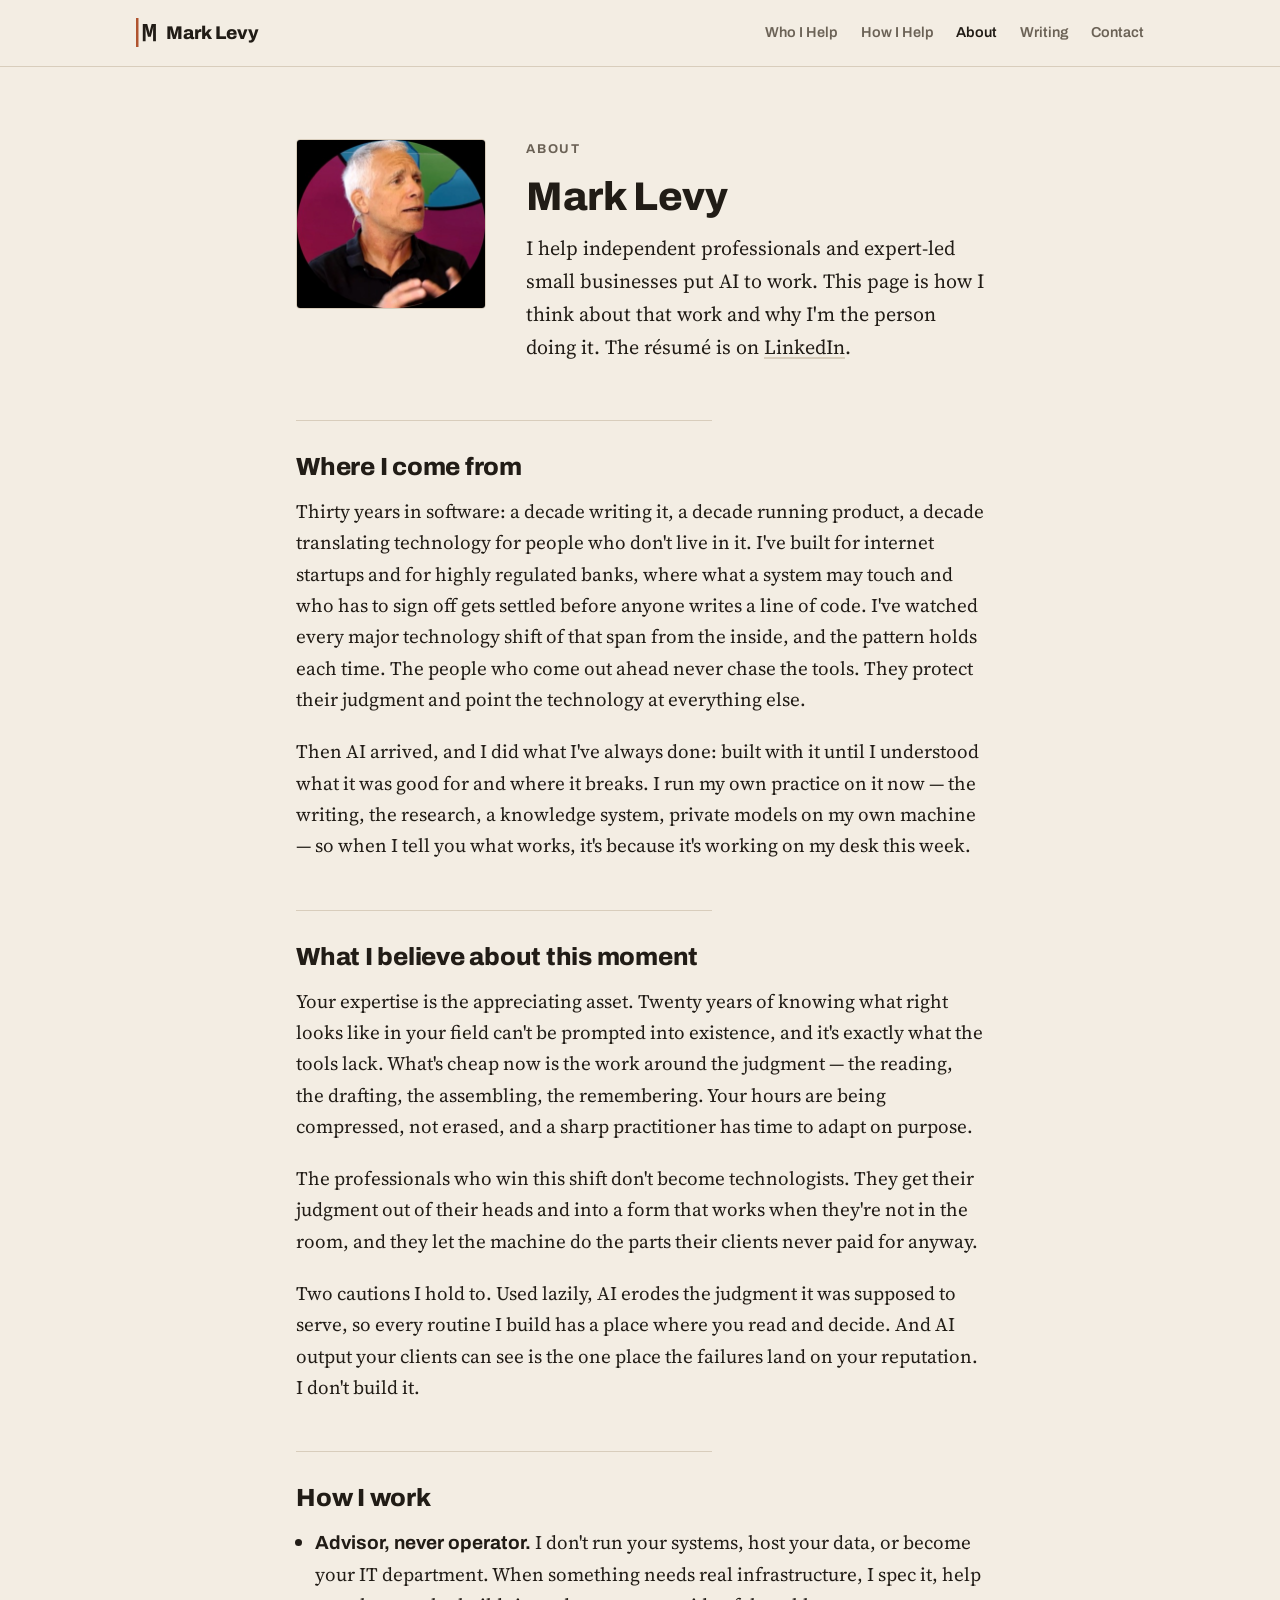
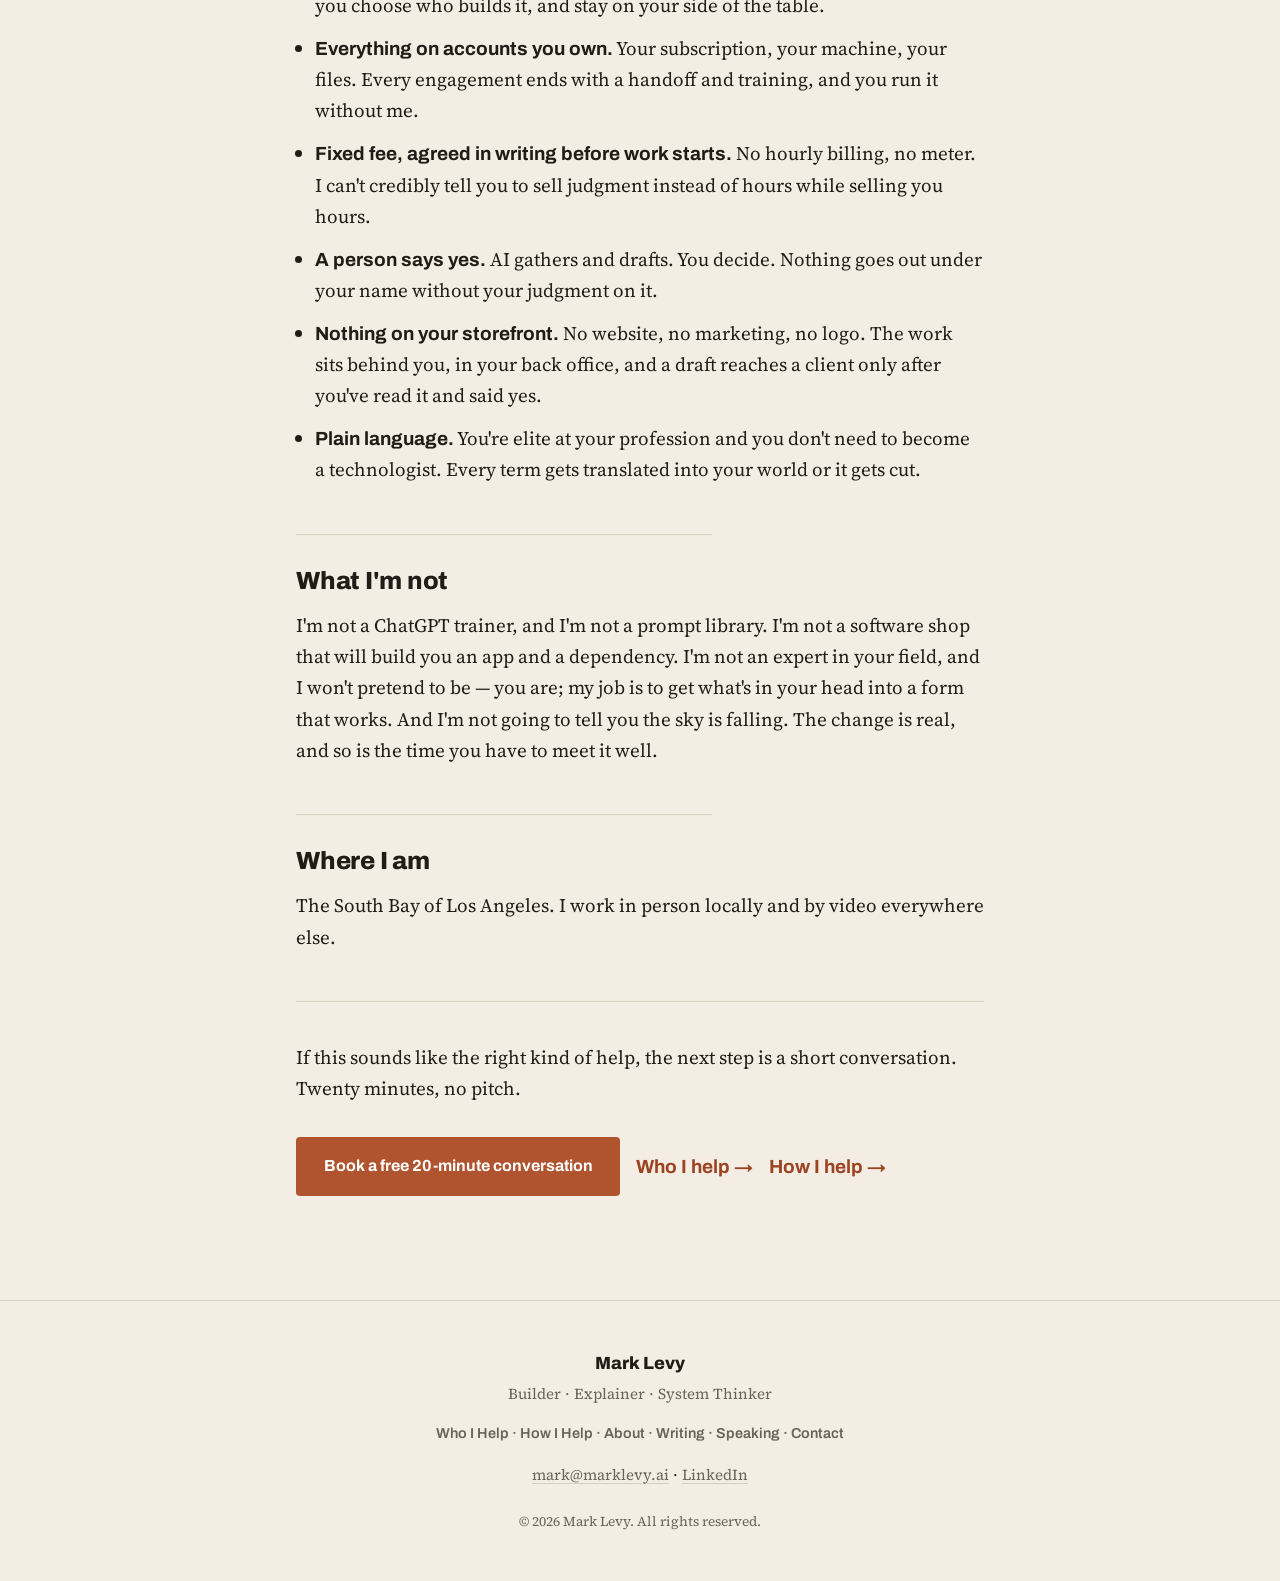
==== about/index.html @ 6164a802 "Ship the 2026-09-09 queued copy fixes (storefront refusal, About bullet, review step) Verbatim from " ====
<!DOCTYPE html>
<html lang="en">
<head>
    <meta charset="UTF-8">
    <meta name="viewport" content="width=device-width, initial-scale=1.0">
    <title>About Mark Levy — AI Advisor for Independent Professionals</title>
    <meta name="description" content="Mark Levy: thirty years building and explaining software, now helping independent professionals and expert-led small businesses put AI to work.">
    <meta name="theme-color" content="#F3EDE3">
    <meta property="og:title" content="About Mark Levy — AI Advisor for Independent Professionals">
    <meta property="og:description" content="Mark Levy: thirty years building and explaining software, now helping independent professionals and expert-led small businesses put AI to work.">
    <meta property="og:type" content="profile">
    <meta property="og:url" content="https://www.marklevy.ai/about/">
    <meta property="og:site_name" content="Mark Levy">
    <meta property="og:image" content="https://www.marklevy.ai/images/mark-levy-headshot.jpg">
    <meta property="og:image:width" content="2048">
    <meta property="og:image:height" content="1834">
    <meta property="og:image:alt" content="Portrait of Mark Levy">
    <meta name="twitter:card" content="summary_large_image">
    <meta name="twitter:title" content="About Mark Levy — AI Advisor for Independent Professionals">
    <meta name="twitter:description" content="Mark Levy: thirty years building and explaining software, now helping independent professionals and expert-led small businesses put AI to work.">
    <meta name="twitter:image" content="https://www.marklevy.ai/images/mark-levy-headshot.jpg">
    <link rel="canonical" href="https://www.marklevy.ai/about/">
    <link rel="icon" href="/favicon.ico" sizes="32x32">
    <link rel="icon" href="/favicon.svg" type="image/svg+xml">
    <link rel="apple-touch-icon" href="/apple-touch-icon.png">
    <link rel="stylesheet" href="/styles.css">
    <link rel="preconnect" href="https://fonts.googleapis.com">
    <link rel="preconnect" href="https://fonts.gstatic.com" crossorigin>
    <link href="https://fonts.googleapis.com/css2?family=Archivo:wght@500;600;700;800&family=Source+Serif+4:ital,wght@0,400;0,600;1,400&display=swap" rel="stylesheet">
    <script type="application/ld+json">
    {
      "@context": "https://schema.org",
      "@graph": [
        {
          "@type": "AboutPage",
          "@id": "https://www.marklevy.ai/about/#webpage",
          "url": "https://www.marklevy.ai/about/",
          "name": "About Mark Levy",
          "description": "Mark Levy: thirty years building and explaining software, now helping independent professionals and expert-led small businesses put AI to work.",
          "isPartOf": { "@id": "https://www.marklevy.ai/#website" },
          "mainEntity": { "@id": "https://www.marklevy.ai/#mark" },
          "dateModified": "2026-09-01",
          "inLanguage": "en-US"
        },
        {
          "@type": "Person",
          "@id": "https://www.marklevy.ai/#mark",
          "name": "Mark Levy",
          "jobTitle": "AI Advisor and Consultant for Independent Professionals and Expert-Led Small Businesses",
          "url": "https://www.marklevy.ai/",
          "image": "https://www.marklevy.ai/images/mark-levy-headshot.jpg",
          "sameAs": [
            "https://www.linkedin.com/in/markolevy/",
            "https://devops.com/author/mark-levy/",
            "https://sdtimes.com/author/marklevy/"
          ]
        },
        {
          "@type": "BreadcrumbList",
          "itemListElement": [
            { "@type": "ListItem", "position": 1, "name": "Home", "item": "https://www.marklevy.ai/" },
            { "@type": "ListItem", "position": 2, "name": "About", "item": "https://www.marklevy.ai/about/" }
          ]
        }
      ]
    }
    </script>
</head>
<body>
    <a class="skip-link" href="#main">Skip to content</a>

    <!-- Navigation — keep in lockstep with index.html -->
    <nav class="nav" aria-label="Primary">
        <div class="nav-container">
            <a href="/" class="nav-logo"><svg class="nav-mark" viewBox="309 235 359.31 531" aria-hidden="true" focusable="false"><rect class="nav-mark-bar" x="309" y="235" width="45" height="531"/><path fill="currentColor" transform="translate(408.98 654.79) scale(0.22949 -0.22949)" d="M908 0V868Q908 973 924 1169Q865 879 849 828L725 360H507L381 828Q352 936 305 1169L312 1069Q319 964 319 868V0H99V1349H446L581 850Q596 803 619 619Q639 774 659 849L795 1349H1130V0Z"/></svg>Mark Levy</a>
            <div class="nav-links">
                <a href="/who-i-help/">Who I Help</a>
                <a href="/how-i-help/">How I Help</a>
                <a href="/about/" aria-current="page">About</a>
                <a href="/insights/">Writing</a>
                <a href="/#contact">Contact</a>
            </div>
        </div>
    </nav>

    <main id="main">
    <article class="page">
        <div class="container">
            <div class="about-grid about-grid-page">
                <div class="about-photo">
                    <img src="/images/mark-levy-headshot-380.jpg" alt="Portrait of Mark Levy" class="headshot" width="380" height="340" decoding="async">
                </div>
                <div class="about-text">
                    <p class="eyebrow">About</p>
                    <h1>Mark Levy</h1>
                    <p class="page-lead">
                        I help independent professionals and expert-led small businesses put AI to
                        work. This page is how I think about that work and why I'm the person doing
                        it. The résumé is on
                        <a href="https://www.linkedin.com/in/markolevy/" target="_blank" rel="noopener">LinkedIn</a>.
                    </p>
                </div>
            </div>

            <!-- Disarm, don't credential. Range and discipline only — never titles,
                 certifications, client names, or a company list. The résumé lives on LinkedIn. -->

            <h2 id="background">Where I come from</h2>
            <p>
                Thirty years in software: a decade writing it, a decade running product, a decade
                translating technology for people who don't live in it. I've built for internet
                startups and for highly regulated banks, where what a system may touch and who has
                to sign off gets settled before anyone writes a line of code. I've watched every
                major technology shift of that span from the inside, and the pattern holds each
                time. The people who come out ahead never chase the tools. They protect their
                judgment and point the technology at everything else.
            </p>
            <p>
                Then AI arrived, and I did what I've always done: built with it until I understood
                what it was good for and where it breaks. I run my own practice on it now — the
                writing, the research, a knowledge system, private models on my own machine — so
                when I tell you what works, it's because it's working on my desk this week.
            </p>

            <h2 id="perspective">What I believe about this moment</h2>
            <p>
                Your expertise is the appreciating asset. Twenty years of knowing what right looks
                like in your field can't be prompted into existence, and it's exactly what the
                tools lack. What's cheap now is the work around the judgment — the reading, the
                drafting, the assembling, the remembering. Your hours are being compressed, not
                erased, and a sharp practitioner has time to adapt on purpose.
            </p>
            <p>
                The professionals who win this shift don't become technologists. They get their
                judgment out of their heads and into a form that works when they're not in the
                room, and they let the machine do the parts their clients never paid for anyway.
            </p>
            <p>
                Two cautions I hold to. Used lazily, AI erodes the judgment it was supposed to
                serve, so every routine I build has a place where you read and decide. And AI
                output your clients can see is the one place the failures land on your reputation.
                I don't build it.
            </p>

            <h2 id="how-i-work">How I work</h2>
            <ul>
                <li><strong>Advisor, never operator.</strong> I don't run your systems, host your data, or become your IT department. When something needs real infrastructure, I spec it, help you choose who builds it, and stay on your side of the table.</li>
                <li><strong>Everything on accounts you own.</strong> Your subscription, your machine, your files. Every engagement ends with a handoff and training, and you run it without me.</li>
                <li><strong>Fixed fee, agreed in writing before work starts.</strong> No hourly billing, no meter. I can't credibly tell you to sell judgment instead of hours while selling you hours.</li>
                <li><strong>A person says yes.</strong> AI gathers and drafts. You decide. Nothing goes out under your name without your judgment on it.</li>
                <li><strong>Nothing on your storefront.</strong> No website, no marketing, no logo. The work sits behind you, in your back office, and a draft reaches a client only after you've read it and said yes.</li>
                <li><strong>Plain language.</strong> You're elite at your profession and you don't need to become a technologist. Every term gets translated into your world or it gets cut.</li>
            </ul>

            <h2 id="what-im-not">What I'm not</h2>
            <p>
                I'm not a ChatGPT trainer, and I'm not a prompt library. I'm not a software shop
                that will build you an app and a dependency. I'm not an expert in your field, and
                I won't pretend to be — you are; my job is to get what's in your head into a form
                that works. And I'm not going to tell you the sky is falling. The change is real,
                and so is the time you have to meet it well.
            </p>

            <h2 id="where">Where I am</h2>
            <p>
                The South Bay of Los Angeles. I work in person locally and by video everywhere else.
            </p>

            <div class="page-closer">
                <p>If this sounds like the right kind of help, the next step is a short conversation. Twenty minutes, no pitch.</p>
                <div class="page-cta">
                    <a href="https://calendly.com/mark-marklevy/30min" class="btn btn-primary">Book a free 20-minute conversation</a>
                    <a href="/who-i-help/">Who I help →</a>
                    <a href="/how-i-help/">How I help →</a>
                </div>
            </div>
        </div>
    </article>
    </main>

    <!-- Footer — keep in lockstep with index.html -->
    <footer class="footer">
        <div class="container">
            <p class="footer-logo">Mark Levy</p>
            <p class="footer-persona">Builder · Explainer · System Thinker</p>
            <nav class="footer-nav" aria-label="Footer">
                <a href="/who-i-help/">Who I Help</a> ·
                <a href="/how-i-help/">How I Help</a> ·
                <a href="/about/">About</a> ·
                <a href="/insights/">Writing</a> ·
                <a href="/#speaking">Speaking</a> ·
                <a href="/#contact">Contact</a>
            </nav>
            <p class="footer-links">
                <!--email_off--><a href="mailto:mark@marklevy.ai">mark@marklevy.ai</a><!--/email_off--> ·
                <a href="https://www.linkedin.com/in/markolevy/" target="_blank" rel="noopener">LinkedIn</a>
            </p>
            <p class="footer-copyright">&copy; 2026 Mark Levy. All rights reserved.</p>
        </div>
    </footer>
</body>
</html>
---- styles.css ----
/* ==========================================================================
   marklevy.ai — Warm Paper
   Palette carried from the One-Person Enterprise LinkedIn carousels.
   Register: well-set book page — calm, editorial, premium.
   ========================================================================== */

:root {
    --paper: #F3EDE3;
    --ink: #211C16;
    --accent: #B0542F;
    --accent-text: #9C4322; /* accent deepened to pass 4.5:1 AA for small text on paper */
    --muted: #6B6256;
    --hairline: #D8CDBC;
    --paper-raised: #F8F4EC;

    --display: "Archivo", "Helvetica Neue", Arial, sans-serif;
    --body: "Source Serif 4", Georgia, "Times New Roman", serif;

    --measure: 46rem;      /* comfortable book measure at 19px */
    --measure-wide: 66rem; /* package grid */
}

/* Reset */
*, *::before, *::after { box-sizing: border-box; margin: 0; padding: 0; }

html {
    -webkit-text-size-adjust: 100%;
}

@media (prefers-reduced-motion: no-preference) {
    html { scroll-behavior: smooth; }
}

body {
    font-family: var(--body);
    font-size: 19px;               /* reader is 45–62; never below 18px */
    line-height: 1.65;
    color: var(--ink);
    background-color: var(--paper);
}

::selection { background: var(--accent); color: var(--paper); }

img { max-width: 100%; display: block; }

a { color: var(--ink); text-decoration-color: var(--hairline); text-underline-offset: 3px; }
a:hover { text-decoration-color: var(--accent); }

a:focus-visible,
button:focus-visible,
input:focus-visible {
    outline: 2px solid var(--accent);
    outline-offset: 3px;
}

/* Layout ------------------------------------------------------------------ */

.container {
    max-width: var(--measure);
    margin: 0 auto;
    padding: 0 1.5rem;
}

section, .hero {
    padding: 4.5rem 0;
    border-top: 1px solid var(--hairline);
}

.hero { border-top: none; }

/* Type roles --------------------------------------------------------------- */

h1, h2, h3 {
    font-family: var(--display);
    line-height: 1.15;
    letter-spacing: -0.01em;
}

h2 {
    font-size: 2rem;
    font-weight: 800;
    margin-bottom: 1.5rem;
}

section p + p { margin-top: 1.1em; }

.eyebrow {
    font-family: var(--display);
    font-size: 0.8rem;
    font-weight: 700;
    letter-spacing: 0.14em;
    text-transform: uppercase;
    color: var(--muted);
    margin-bottom: 1.25rem;
}

/* Buttons ------------------------------------------------------------------ */

.btn {
    display: inline-block;
    font-family: var(--display);
    font-size: 1rem;
    font-weight: 700;
    text-decoration: none;
    padding: 0.9rem 1.6rem;
    border-radius: 4px;
    border: 2px solid var(--accent);
}

.btn-primary {
    background-color: var(--accent);
    color: #ffffff;
}
.btn-primary:hover { background-color: #96461f; border-color: #96461f; }

.btn-outline {
    background: transparent;
    color: var(--accent-text);
}
.btn-outline:hover { background-color: var(--accent); color: #ffffff; }

/* Navigation ---------------------------------------------------------------- */

.nav {
    border-bottom: 1px solid var(--hairline);
    padding: 1.1rem 0;
}

.nav-container {
    max-width: var(--measure-wide);
    margin: 0 auto;
    padding: 0 1.5rem;
    display: flex;
    align-items: center;
    justify-content: space-between;
    flex-wrap: wrap;
    gap: 0.6rem 1.5rem;
}

.nav-logo {
    font-family: var(--display);
    font-size: 1.15rem;
    font-weight: 800;
    text-decoration: none;
    display: inline-flex;
    align-items: center;
    gap: 0.6rem;
}
.nav-logo:hover { color: var(--accent-text); }

/* Channel mark (same as the YouTube / X @deskofone avatar), terracotta bar, M in the text color. */
.nav-mark { height: 1.6em; width: auto; flex: none; }
.nav-mark-bar { fill: var(--accent); }

.nav-links {
    display: flex;
    flex-wrap: wrap;
    gap: 0.4rem 1.4rem;
}

.nav-links a {
    font-family: var(--display);
    font-size: 0.9rem;
    font-weight: 600;
    text-decoration: none;
    color: var(--muted);
}
.nav-links a:hover { color: var(--accent); }

/* Hero ----------------------------------------------------------------------- */

.hero { padding: 4.5rem 0 5rem; }

.hero-title {
    font-size: clamp(2.1rem, 5vw, 3.3rem);
    font-weight: 800;
    max-width: 21ch;
    margin-bottom: 1.5rem;
}

.hero-accent { color: var(--accent); }

.hero-subtitle {
    font-size: 1.25rem;
    max-width: 34em;
    margin-bottom: 2.25rem;
}

.hero-secondary {
    font-size: 1rem;
    color: var(--muted);
    margin-top: 1rem;
}

/* The problem ------------------------------------------------------------------ */

.problem-lead {
    font-size: 1.35rem;
    font-weight: 600;
    line-height: 1.5;
    max-width: 30em;
    margin-bottom: 1.1em;
}

.problem p:not(.problem-lead) { max-width: 36em; }

/* Why me ------------------------------------------------------------------------ */

.about-grid {
    display: grid;
    grid-template-columns: 190px 1fr;
    gap: 2.5rem;
    align-items: start;
}

.headshot {
    border-radius: 4px;
    border: 1px solid var(--hairline);
}

.about-text h2 { max-width: 22ch; }

/* Packages — the fee schedule ------------------------------------------------------ */

.packages .container { max-width: var(--measure-wide); }

.packages h2 { margin-bottom: 2.25rem; }

/* Fee policy up front — does the reassurance work the price tags used to. */
.packages-intro {
    max-width: var(--measure);
    margin-bottom: 2.25rem;
}

.package-grid {
    display: grid;
    grid-template-columns: repeat(3, 1fr);
    gap: 1.5rem;
}

/* Qualifier block — the filter that replaces price-tag self-selection. */
.packages-fit {
    max-width: var(--measure);
    margin-top: 2rem;
    padding-left: 1.1rem;
    border-left: 2px solid var(--accent-text);
}

/* Credentials pointer at the end of "Why me" — deliberately quiet: it hands the
   résumé off to LinkedIn rather than putting it on the page. */
.about-more {
    font-size: 1rem;
    color: var(--muted);
    margin-top: 1.75rem;
}

.package-card {
    border: 1px solid var(--hairline);
    background-color: var(--paper-raised);
    border-radius: 4px;
    padding: 1.75rem 1.6rem;
    display: flex;
    flex-direction: column;
}

/* Step eyebrow — sequences the ladder now that prices don't. */
.package-step {
    font-size: 0.75rem;
    font-weight: 700;
    letter-spacing: 0.14em;
    text-transform: uppercase;
    color: var(--accent-text);
    margin-bottom: 0.6rem;
}

/* The package name is the card's visual anchor (it was the price). */
.package-card h3 {
    font-family: var(--display);
    font-size: 1.55rem;
    font-weight: 800;
    letter-spacing: -0.015em;
    line-height: 1.15;
    color: var(--ink);
    margin-bottom: 0.5rem;
}

/* Shape of the commitment — the honest signal that replaces the number. */
.package-shape {
    font-size: 0.95rem;
    font-weight: 600;
    color: var(--muted);
    border-bottom: 1px solid var(--hairline);
    padding-bottom: 0.9rem;
    margin-bottom: 1.1rem;
    /* Reserve two lines so the rule and body copy line up across all three
       cards — one shape line wraps, the others don't. border-box, so the
       padding and rule are inside the number. */
    min-height: calc(3.3em + 0.9rem + 1px);
}

.package-card p:not(.package-shape):not(.package-step) { font-size: 1rem; }

.package-note {
    margin-top: auto;
    padding-top: 1.1rem;
    font-weight: 600;
    color: var(--accent-text);
}

/* Engagement arc */

.engagement-arc { margin-top: 3rem; max-width: var(--measure); }

.engagement-arc h3 {
    font-size: 1.2rem;
    font-weight: 800;
    margin-bottom: 1.25rem;
}

.arc-steps {
    list-style: none;
    counter-reset: arc;
}

.arc-steps li {
    counter-increment: arc;
    position: relative;
    padding: 0.85rem 0 0.85rem 3.1rem;
    border-top: 1px solid var(--hairline);
}
.arc-steps li:last-child { border-bottom: 1px solid var(--hairline); }

.arc-steps li::before {
    content: counter(arc);
    position: absolute;
    left: 0;
    top: 0.95rem;
    font-family: var(--display);
    font-size: 1.15rem;
    font-weight: 800;
    color: var(--accent-text);
}

.packages-promise {
    margin-top: 2.5rem;
    max-width: var(--measure);
    font-size: 1.1rem;
}

/* Proof ------------------------------------------------------------------------------ */

.proof-list { list-style: none; }

.proof-list li {
    padding: 1.2rem 0;
    max-width: 38em;
}

.proof-list li + li { border-top: 1px solid var(--hairline); }

/* Writing ------------------------------------------------------------------------------ */

.writing-intro {
    color: var(--muted);
    margin-bottom: 2rem;
}

.articles-grid {
    display: grid;
    grid-template-columns: 1fr 1fr;
    gap: 1.25rem;
}

.article-card {
    display: block;
    border: 1px solid var(--hairline);
    background-color: var(--paper-raised);
    border-radius: 4px;
    padding: 1.4rem 1.5rem;
    text-decoration: none;
}

a.article-card:hover { border-color: var(--accent); }

.article-card h3 {
    font-size: 1.15rem;
    font-weight: 700;
    margin: 0.5rem 0 0.6rem;
}

.article-card p { font-size: 1rem; color: var(--muted); }

.article-date {
    font-family: var(--display);
    font-size: 0.78rem;
    font-weight: 700;
    letter-spacing: 0.12em;
    text-transform: uppercase;
    color: var(--accent-text);
}

.article-placeholder {
    background: transparent;
    border-style: dashed;
}

.archive-line {
    margin-top: 2.25rem;
    font-size: 0.95rem;
    color: var(--muted);
}
.archive-line a { color: var(--muted); }

/* Speaking ------------------------------------------------------------------------------ */

.speaking h2 { max-width: 24ch; }
.speaking p { max-width: 36em; }

.speaking-prior {
    font-size: 0.95rem;
    color: var(--muted);
    margin: 1.1em 0 2rem;
}

/* FAQ ------------------------------------------------------------------------------------ */

.faq-list dt {
    font-family: var(--display);
    font-size: 1.15rem;
    font-weight: 700;
    padding-top: 1.6rem;
    margin-top: 1.6rem;
    border-top: 1px solid var(--hairline);
}

.faq-list dt:first-of-type { border-top: none; margin-top: 0; padding-top: 0; }

.faq-list dd {
    margin-top: 0.6rem;
    max-width: 38em;
}

/* Contact / newsletter ---------------------------------------------------------------------- */

.contact-cta { margin: 2rem 0 1.25rem; }

.contact-alt { color: var(--muted); }
.contact-alt a { color: var(--muted); }

.newsletter {
    margin-top: 3.5rem;
    padding-top: 2.5rem;
    border-top: 1px solid var(--hairline);
}

.newsletter h3 {
    font-size: 1.3rem;
    font-weight: 800;
    margin-bottom: 0.6rem;
}

.newsletter form {
    display: flex;
    gap: 0.75rem;
    margin-top: 1.4rem;
    max-width: 30rem;
    flex-wrap: wrap;
}

.newsletter input[type="email"] {
    flex: 1 1 14rem;
    font-family: var(--body);
    font-size: 1rem;
    padding: 0.85rem 1rem;
    color: var(--ink);
    background-color: var(--paper-raised);
    border: 1px solid var(--hairline);
    border-radius: 4px;
}

.newsletter input[type="email"]::placeholder { color: var(--muted); }

.newsletter .btn { cursor: pointer; }

.form-disclaimer {
    font-size: 0.9rem;
    color: var(--muted);
    margin-top: 0.9rem;
}

/* Footer -------------------------------------------------------------------------------------- */

.footer {
    border-top: 1px solid var(--hairline);
    padding: 3rem 0;
    text-align: center;
}

.footer-logo {
    font-family: var(--display);
    font-size: 1.1rem;
    font-weight: 800;
}

.footer-persona {
    font-size: 0.95rem;
    color: var(--muted);
    margin-top: 0.2rem;
}

.footer-links { margin-top: 1rem; font-size: 0.95rem; }
.footer-links a { color: var(--muted); }

.footer-copyright {
    font-size: 0.85rem;
    color: var(--muted);
    margin-top: 1.5rem;
}

/* Inner pages (copied from _templates/page.html) ---------------------------------------------- */

.page {
    padding: 4.5rem 0;
}

.page h1 {
    font-size: clamp(1.85rem, 4vw, 2.5rem);
    font-weight: 800;
    max-width: 22ch;
    margin-bottom: 0.75rem;
}

.page-verified {
    font-family: var(--display);
    font-size: 0.8rem;
    font-weight: 600;
    letter-spacing: 0.08em;
    text-transform: uppercase;
    color: var(--muted);
    margin-bottom: 1.25rem;
}

.page p { max-width: 38em; }

.page-cta {
    display: flex;
    flex-wrap: wrap;
    align-items: center;
    gap: 0.75rem 1rem;
    margin: 2rem 0;
}

.page-closer {
    margin-top: 3rem;
    padding-top: 2.5rem;
    border-top: 1px solid var(--hairline);
}

.page-not-for {
    color: var(--muted);
}

/* Mobile ---------------------------------------------------------------------------------------- */

@media (max-width: 900px) {
    .package-grid { grid-template-columns: 1fr; }
    /* Stacked — nothing to align against, so drop the reserved line. */
    .package-shape { min-height: 0; }
}

@media (max-width: 700px) {
    section, .hero, .page { padding: 3.25rem 0; }

    /* keep hero + CTA above the fold */
    .hero { padding-top: 2.25rem; }
    .hero-title { margin-bottom: 1rem; }
    .hero-subtitle { font-size: 1.125rem; margin-bottom: 1.4rem; } /* 18px floor — reader is 45–65 */

    .btn { display: block; text-align: center; }
    .hero-cta .btn, .contact-cta .btn, .page-cta .btn { width: 100%; }

    .about-grid { grid-template-columns: 1fr; gap: 1.75rem; }
    .about-photo { max-width: 190px; }

    .articles-grid { grid-template-columns: 1fr; }

    h2 { font-size: 1.65rem; }
}

/* ==========================================================================
   Added 2026-09-01 — multi-page architecture (who-i-help / how-i-help / about),
   accessibility helpers, homepage "What I help with" + "Who I work with" blocks.
   ========================================================================== */

/* Accessibility ------------------------------------------------------------- */

.skip-link {
    position: absolute;
    left: -999px;
    top: 0.5rem;
    z-index: 100;
    font-family: var(--display);
    font-weight: 700;
    text-decoration: none;
    background: var(--ink);
    color: var(--paper);
    padding: 0.6rem 1rem;
    border-radius: 4px;
}
.skip-link:focus { left: 0.5rem; }

.visually-hidden {
    position: absolute;
    width: 1px;
    height: 1px;
    overflow: hidden;
    clip: rect(0 0 0 0);
    clip-path: inset(50%);
    white-space: nowrap;
}

.nav-links a[aria-current="page"] { color: var(--ink); }

.headshot { height: auto; }

/* Homepage: What I help with ------------------------------------------------- */

.areas h2, .who h2 { max-width: 24ch; }

.areas-intro {
    max-width: 36em;
    margin-bottom: 1.75rem;
}

.areas-list {
    list-style: none;
    display: grid;
    grid-template-columns: 1fr;
    gap: 0.9rem 0;
    max-width: 38em;
}

.areas-list li {
    padding-left: 1.1rem;
    border-left: 2px solid var(--hairline);
    font-size: 1.05rem;
}

.areas-list strong { font-family: var(--display); font-weight: 700; }

.section-link {
    margin-top: 1.75rem;
    font-family: var(--display);
    font-weight: 700;
    font-size: 1rem;
}
.section-link a { color: var(--accent-text); text-decoration: none; }
.section-link a:hover { text-decoration: underline; }

/* Homepage: Who I work with ------------------------------------------------- */

.who p:not(.eyebrow):not(.section-link) { max-width: 36em; }

.contact-lead { max-width: 34em; margin-bottom: 0.5rem; }

/* Footer nav ------------------------------------------------------------------ */

.footer-nav {
    margin-top: 1rem;
    font-family: var(--display);
    font-size: 0.9rem;
    font-weight: 600;
    color: var(--muted);
}
.footer-nav a { color: var(--muted); text-decoration: none; }
.footer-nav a:hover { color: var(--accent); }

/* Inner pages ------------------------------------------------------------------ */

.page .eyebrow { margin-bottom: 0.9rem; }

.page-lead {
    font-size: 1.25rem;
    max-width: 34em;
    margin-bottom: 0.5rem;
}

.page h2 {
    font-size: 1.55rem;
    max-width: 26ch;
    margin-top: 3rem;
    margin-bottom: 0.9rem;
    padding-top: 2rem;
    border-top: 1px solid var(--hairline);
}

.page p + p { margin-top: 1.1em; }

.page ul {
    max-width: 38em;
    padding-left: 1.2rem;
}
.page li + li { margin-top: 0.6em; }
.page blockquote {
    max-width: 38em;
    margin: 1.4em 0;
    padding: 0.2em 0 0.2em 1.2rem;
    border-left: 3px solid var(--accent, #B0542F);
}
.page blockquote p { font-style: italic; }

/* Article figures (first used 2026-09-06, /insights/ data-flow diagram) */
.page figure { margin: 1.8em 0 2em; max-width: 38em; }
.page .figure-title {
    font-family: var(--display);
    font-weight: 700;
    font-size: 0.95rem;
    letter-spacing: 0.01em;
    margin: 0 0 0.7em;
}
.page figure svg { display: block; width: 100%; max-width: 38em; height: auto; margin: 0; }
.page figcaption { font-size: 0.92rem; line-height: 1.55; color: var(--muted); margin-top: 0.9em; }
.flow-box { fill: var(--paper-raised); stroke: var(--hairline); stroke-width: 1; }
.flow-box-dashed { fill: var(--paper); stroke: var(--accent); stroke-width: 1.25; stroke-dasharray: 5 4; }
.flow-line { fill: none; stroke: var(--ink); stroke-width: 1.5; }
.flow-line-dashed { fill: none; stroke: var(--accent); stroke-width: 1.5; stroke-dasharray: 5 4; }
.flow-arrow-ink { fill: var(--ink); }
.flow-arrow-accent { fill: var(--accent); }
.flow-head { font-family: var(--display); font-weight: 700; font-size: 15px; fill: var(--ink); }
.flow-head-accent { font-family: var(--display); font-weight: 700; font-size: 15px; fill: var(--accent-text); }
.flow-sub { font-family: var(--body); font-size: 14px; fill: var(--muted); }
.flow-label { font-family: var(--body); font-size: 14px; fill: var(--muted); }
/* Ledger figure (first used 2026-09-07, /insights/shortcuts-that-bill-you-later/) — a bill: shortcut → cost */
.ledger-rule { stroke: var(--ink); stroke-width: 3; }
.ledger-hair { stroke: var(--hairline); stroke-width: 2; }
.ledger-head { font-family: var(--display); font-weight: 600; font-size: 22px; letter-spacing: 0.12em; fill: var(--muted); }
.ledger-cell { font-family: var(--body); font-size: 31px; fill: var(--ink); }
.ledger-footer { font-family: var(--display); font-weight: 700; font-size: 40px; fill: var(--accent-text); }
.ledger-arrow { fill: none; stroke: var(--accent-text); stroke-width: 3; }
.ledger-arrowhead { fill: var(--accent-text); }

.page li strong { font-family: var(--display); font-weight: 700; }

.page-cta a:not(.btn) {
    font-family: var(--display);
    font-weight: 700;
    color: var(--accent-text);
    text-decoration: none;
}
.page-cta a:not(.btn):hover { text-decoration: underline; }

.about-grid-page { margin-bottom: 1rem; }
.about-grid-page .about-text h1 { margin-bottom: 0.75rem; }

@media (max-width: 700px) {
    .page h2 { margin-top: 2.25rem; padding-top: 1.5rem; }
    .about-grid-page { grid-template-columns: 1fr; }
}

/* who-i-help: one named routine per profession (added 2026-09-01) */
.routine {
    margin-top: 1.1em;
    padding-left: 1.1rem;
    border-left: 2px solid var(--accent-text);
    font-size: 1rem;
}

/* ==========================================================================
   Homepage diagrams (added 2026-10-02) — same drawing language as the ledger
   figure: hairlines, ink, one accent for the thing that matters.
   ========================================================================== */

.home-figure { margin: 2rem 0 2.25rem; max-width: 38em; }
.home-figure svg { display: block; width: 100%; height: auto; }
.home-figure .figure-title {
    font-family: var(--display);
    font-weight: 700;
    font-size: 0.95rem;
    margin: 0 0 0.9em;
}
.home-figure figcaption { font-size: 0.92rem; line-height: 1.55; color: var(--muted); margin-top: 0.9em; }

/* Hero: text + "core vs. context" figure side by side when there is room.
   The hero keeps the nav's measure so the page edges line up. The text block becomes
   display: contents, so eyebrow / title / subtitle / CTA are grid rows and the figure is
   pinned to the title's top edge and the subtitle's bottom — a headline with its
   illustration, not two objects floating against each other. */
.hero-figure { max-width: 26rem; margin: 3rem 0 0; }
.hero-figure svg { display: block; width: 100%; height: auto; }
@media (min-width: 1100px) {
    .hero .container {
        max-width: var(--measure-wide);
        display: grid;
        grid-template-columns: minmax(0, 1.1fr) minmax(0, 1fr);
        column-gap: 3.5rem;
        align-items: start;
    }
    .hero-text { display: contents; }
    .hero-text > * { grid-column: 1; }
    .hero-figure { grid-column: 2; grid-row: 2 / span 2; align-self: start; margin: 0; max-width: none; }
    /* Largest size that keeps the title's four-line break in the narrower column
       (sentence break = line break, the accent sentence starts a line). */
    .hero-title { font-size: 2.7rem; }
}

.core-ring { fill: none; stroke: var(--hairline); stroke-width: 2; stroke-dasharray: 6 7; }
.core-disc { fill: var(--accent); }
.core-kicker { font-family: var(--display); font-weight: 600; font-size: 20px; letter-spacing: 0.16em; fill: var(--paper); }
.core-word { font-family: var(--display); font-weight: 700; font-size: 36px; fill: var(--paper); }
.ctx-knockout { fill: var(--paper); } /* breaks the ring behind each label */
.ctx-label { font-family: var(--display); font-weight: 600; font-size: 30px; fill: var(--ink); }
.ctx-spoke { fill: none; stroke: var(--accent-text); stroke-width: 2.5; }
.ctx-arrowhead { fill: var(--accent-text); }

/* "Yes → paid" map */
.map-work { stroke: var(--ink); stroke-width: 3; }
.map-wait { stroke: var(--accent); stroke-width: 6; stroke-dasharray: 10 8; }
.map-node { fill: var(--ink); }
.map-node-end { fill: var(--accent); }
.map-step { font-family: var(--display); font-weight: 700; font-size: 26px; fill: var(--ink); }
.map-wait-head { font-family: var(--display); font-weight: 700; font-size: 18px; letter-spacing: 0.16em; fill: var(--accent-text); }
.map-wait-label { font-family: var(--body); font-size: 23px; fill: var(--accent-text); }

/* Engagement arc as a timeline on wide screens */
@media (min-width: 900px) {
    .engagement-arc { max-width: none; }
    .arc-steps {
        display: grid;
        grid-template-columns: repeat(5, minmax(0, 1fr));
        column-gap: 1.75rem;
    }
    .arc-steps li,
    .arc-steps li:last-child { border: none; padding: 3.5rem 0 0; font-size: 1rem; }
    .arc-steps li::before {
        top: 0;
        width: 2.4rem;
        height: 2.4rem;
        border-radius: 50%;
        background: var(--accent);
        color: #ffffff;
        font-size: 1.05rem;
        line-height: 2.4rem;
        text-align: center;
    }
    .arc-steps li::after {
        content: "";
        position: absolute;
        top: 1.2rem;
        left: 3rem;
        right: -1.15rem;
        border-top: 2px solid var(--hairline);
    }
    .arc-steps li:last-child::after { display: none; }
    .arc-steps strong { display: block; font-family: var(--display); font-size: 1.15rem; margin-bottom: 0.35rem; }
}

/* Phones: the map turns vertical so the labels stay readable */
.home-figure .map-vertical { display: none; }
.map-v-step { font-size: 20px; }
.map-v-head { font-size: 13px; }
.map-v-label { font-size: 17px; }
@media (max-width: 600px) {
    .home-figure .map-horizontal { display: none; }
    .home-figure .map-vertical { display: block; max-width: 22rem; }
}

.insights-grid { margin-top: 2.25rem; }
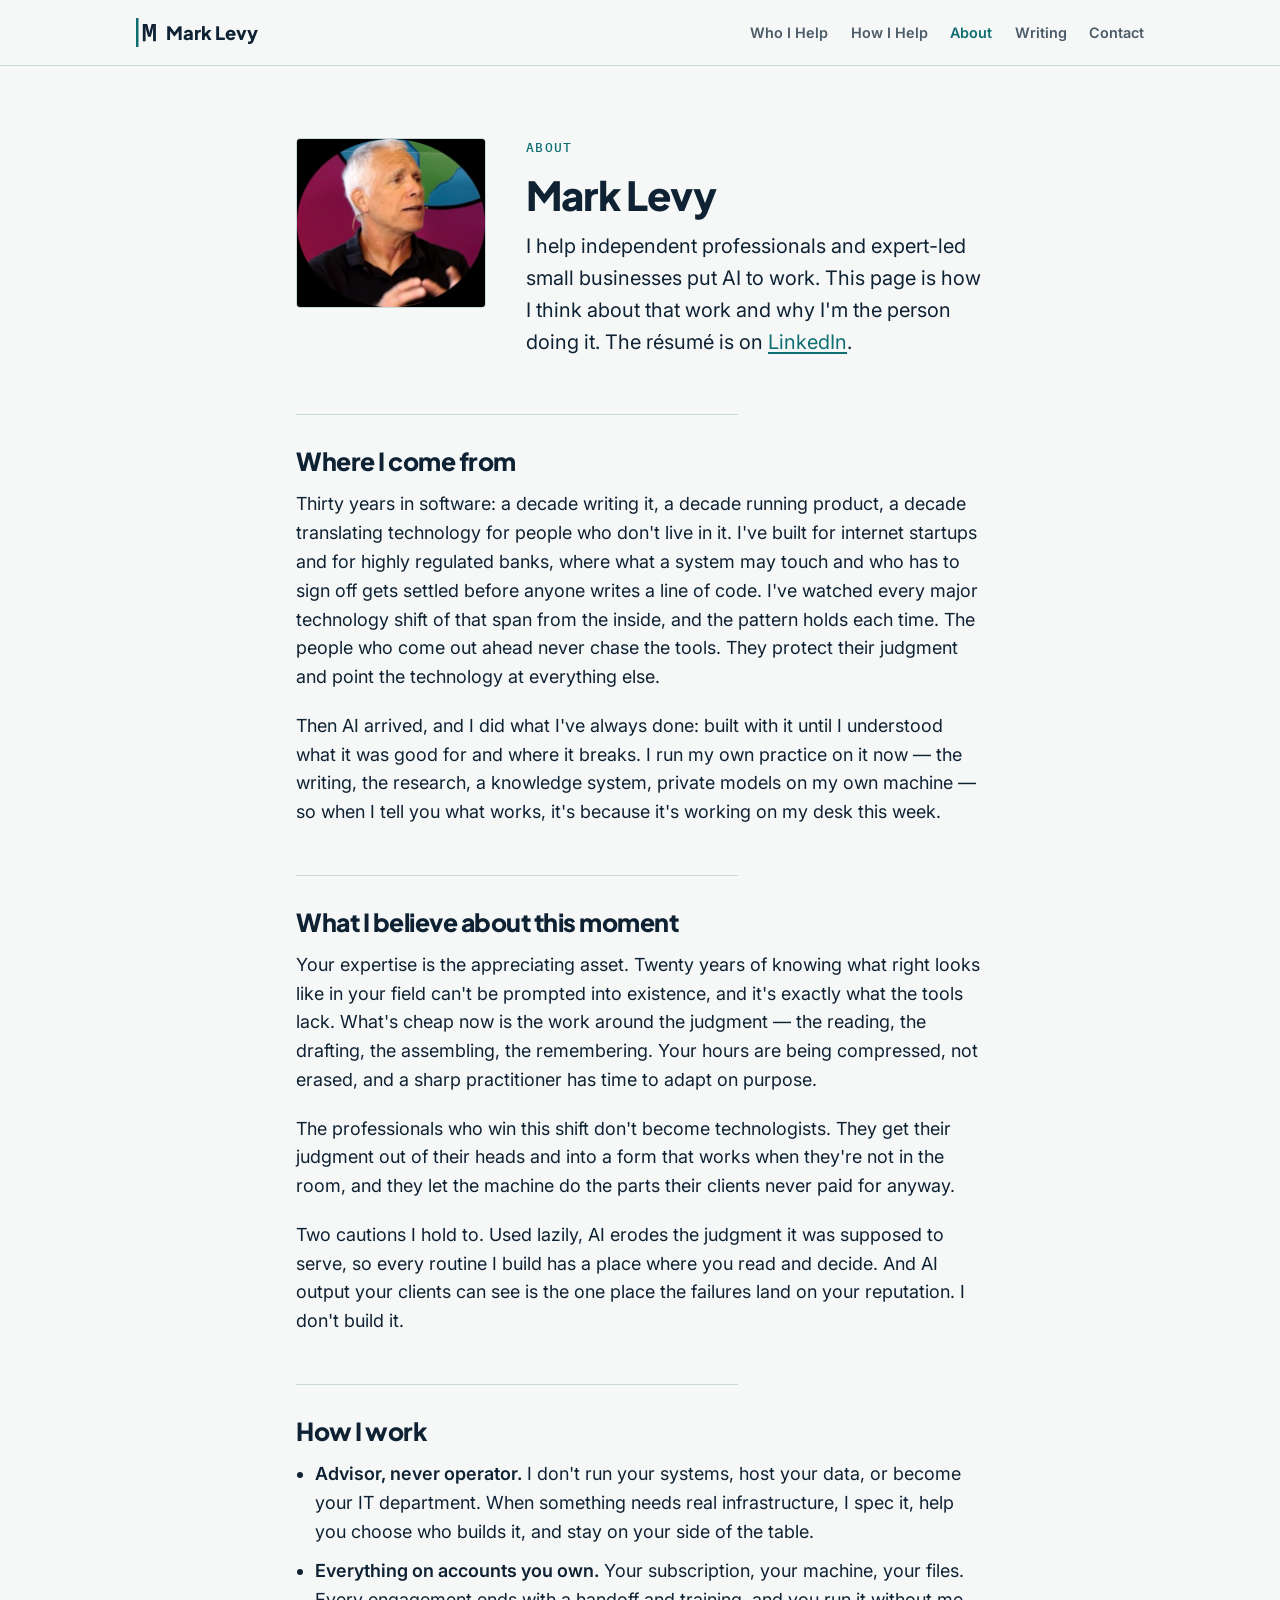
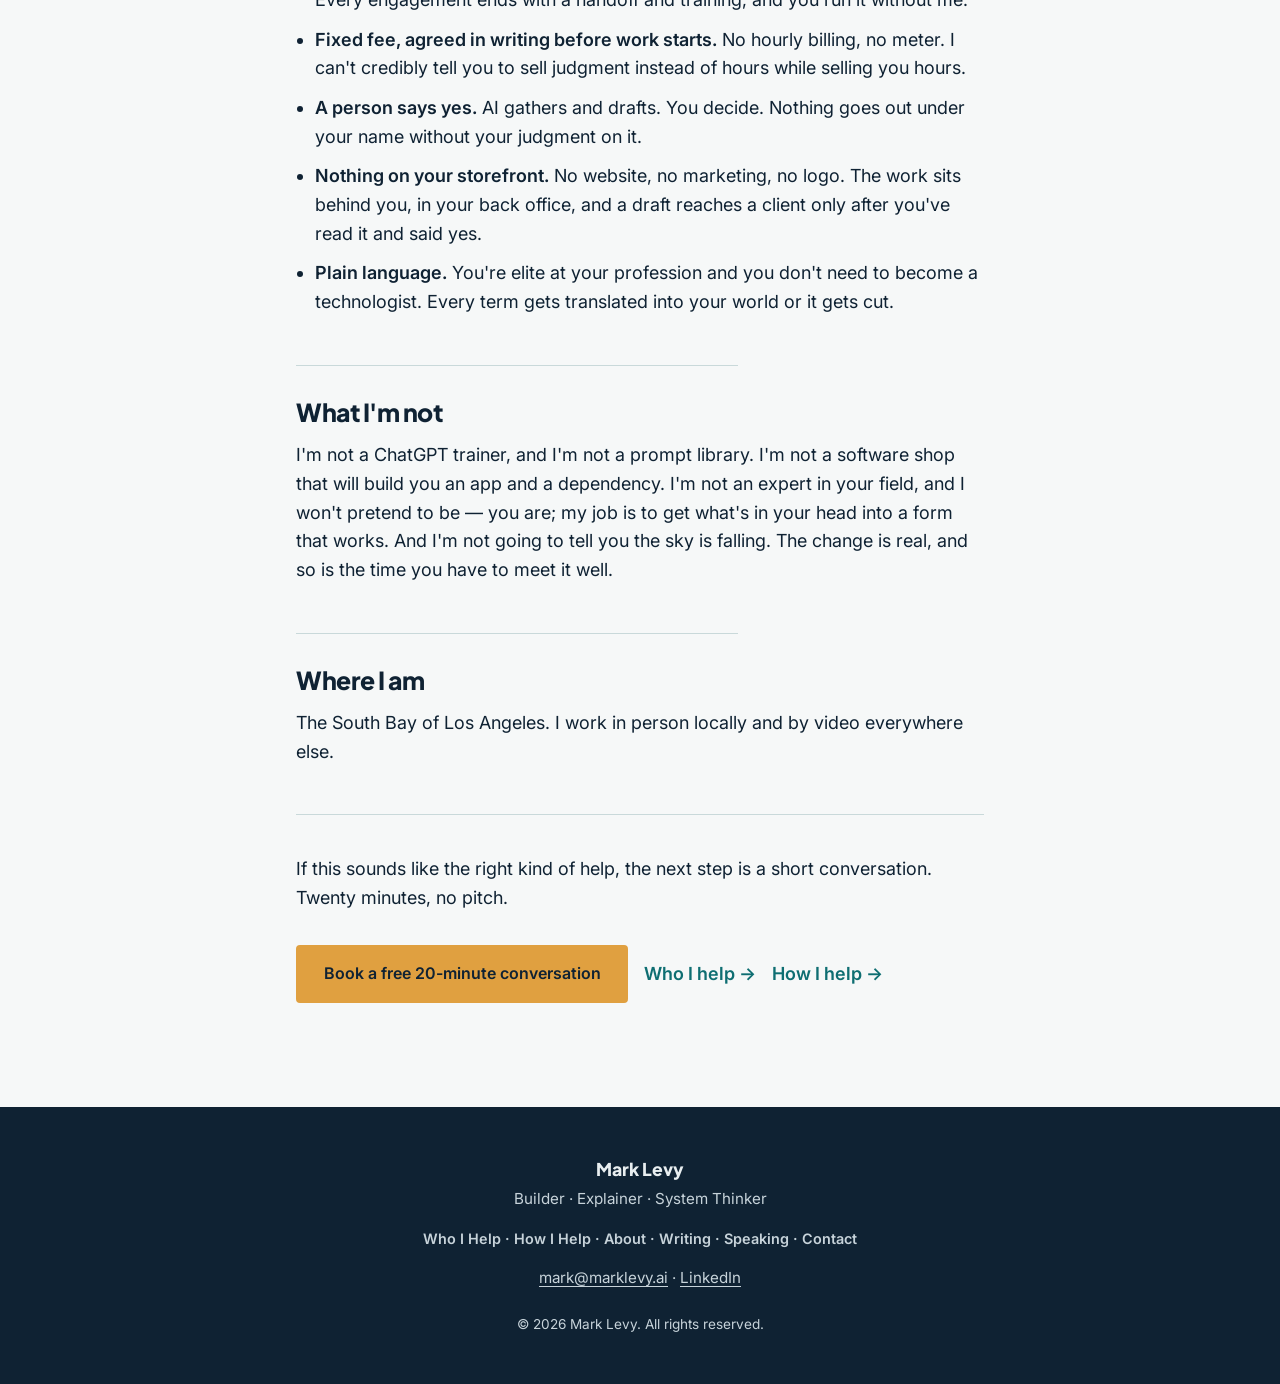
==== commit e5e3f4a0: "Restyle site in Pacific Ink (colors, type, figures, OG images) - styles.css: Pacific Ink tokens as c" ====
--- a/about/index.html
+++ b/about/index.html
@@ -5,7 +5,7 @@
     <meta name="viewport" content="width=device-width, initial-scale=1.0">
     <title>About Mark Levy — AI Advisor for Independent Professionals</title>
     <meta name="description" content="Mark Levy: thirty years building and explaining software, now helping independent professionals and expert-led small businesses put AI to work.">
-    <meta name="theme-color" content="#F3EDE3">
+    <meta name="theme-color" content="#F6F8F8">
     <meta property="og:title" content="About Mark Levy — AI Advisor for Independent Professionals">
     <meta property="og:description" content="Mark Levy: thirty years building and explaining software, now helping independent professionals and expert-led small businesses put AI to work.">
     <meta property="og:type" content="profile">
@@ -26,7 +26,7 @@
     <link rel="stylesheet" href="/styles.css">
     <link rel="preconnect" href="https://fonts.googleapis.com">
     <link rel="preconnect" href="https://fonts.gstatic.com" crossorigin>
-    <link href="https://fonts.googleapis.com/css2?family=Archivo:wght@500;600;700;800&family=Source+Serif+4:ital,wght@0,400;0,600;1,400&display=swap" rel="stylesheet">
+    <link href="https://fonts.googleapis.com/css2?family=Plus+Jakarta+Sans:wght@400..800&family=Inter:wght@400;600&family=IBM+Plex+Mono:wght@500&display=swap" rel="stylesheet">
     <script type="application/ld+json">
     {
       "@context": "https://schema.org",
--- a/styles.css
+++ b/styles.css
@@ -1,20 +1,31 @@
 /* ==========================================================================
-   marklevy.ai — Warm Paper
-   Palette carried from the One-Person Enterprise LinkedIn carousels.
-   Register: well-set book page — calm, editorial, premium.
+   marklevy.ai — Pacific Ink (light theme)
+   Surface ground, ink text, teal accent, amber only on the booking button.
+   Light-only.
    ========================================================================== */
 
 :root {
-    --paper: #F3EDE3;
-    --ink: #211C16;
-    --accent: #B0542F;
-    --accent-text: #9C4322; /* accent deepened to pass 4.5:1 AA for small text on paper */
-    --muted: #6B6256;
-    --hairline: #D8CDBC;
-    --paper-raised: #F8F4EC;
-
-    --display: "Archivo", "Helvetica Neue", Arial, sans-serif;
-    --body: "Source Serif 4", Georgia, "Times New Roman", serif;
+    --surface: #F6F8F8;
+    --surface-raised: #FFFFFF;
+    --tint: #E3EFEE;
+    --deep: #0F2233;
+    --ink: #0F2233;
+    --ink-soft: #4B5B68;
+    --slate: #5B6B78;
+    --teal: #0E6E72;
+    --amber: #E0A040;
+    --amber-hover: #CC8E30;   /* button hover only; ink text still passes */
+    --on-deep: #E8EEF0;
+    --on-deep-soft: #C7D3DA;
+    --line: #C9D9DA;
+
+    /* Background of the band an element sits on — SVG knockouts fill with it. */
+    --band: var(--surface);
+    --focus: var(--teal);
+
+    --display: "Plus Jakarta Sans", Arial, sans-serif;
+    --body: Inter, Arial, sans-serif;
+    --mono: "IBM Plex Mono", "Courier New", monospace;
 
     --measure: 46rem;      /* comfortable book measure at 19px */
     --measure-wide: 66rem; /* package grid */
@@ -33,24 +44,28 @@
 
 body {
     font-family: var(--body);
-    font-size: 19px;               /* reader is 45–62; never below 18px */
-    line-height: 1.65;
+    font-size: 18px;               /* reader is 45–62; never below 18px (Inter's x-height reads larger than the old serif) */
+    line-height: 1.6;
     color: var(--ink);
-    background-color: var(--paper);
-}
-
-::selection { background: var(--accent); color: var(--paper); }
+    background-color: var(--surface);
+}
+
+strong, b { font-weight: 600; }
+
+::selection { background: var(--teal); color: #FFFFFF; }
 
 img { max-width: 100%; display: block; }
 
-a { color: var(--ink); text-decoration-color: var(--hairline); text-underline-offset: 3px; }
-a:hover { text-decoration-color: var(--accent); }
+/* Links teal, hover ink. No :visited rule — visited links stay teal by inheritance,
+   and a :visited selector would outrank the button and card colors. */
+a { color: var(--teal); text-decoration-color: currentColor; text-underline-offset: 3px; }
+a:hover { color: var(--ink); }
 
 a:focus-visible,
 button:focus-visible,
 input:focus-visible {
-    outline: 2px solid var(--accent);
-    outline-offset: 3px;
+    outline: 2px solid var(--focus);
+    outline-offset: 2px;
 }
 
 /* Layout ------------------------------------------------------------------ */
@@ -63,7 +78,13 @@
 
 section, .hero {
     padding: 4.5rem 0;
-    border-top: 1px solid var(--hairline);
+    border-top: 1px solid var(--line);
+}
+
+/* Alternate homepage bands: every second section sits on tint. */
+main > section:nth-of-type(even) {
+    --band: var(--tint);
+    background-color: var(--tint);
 }
 
 .hero { border-top: none; }
@@ -72,8 +93,10 @@
 
 h1, h2, h3 {
     font-family: var(--display);
+    font-weight: 800;
     line-height: 1.15;
-    letter-spacing: -0.01em;
+    letter-spacing: -0.02em;
+    text-wrap: balance;
 }
 
 h2 {
@@ -85,12 +108,13 @@
 section p + p { margin-top: 1.1em; }
 
 .eyebrow {
-    font-family: var(--display);
+    font-family: var(--mono);
     font-size: 0.8rem;
-    font-weight: 700;
-    letter-spacing: 0.14em;
+    font-weight: 500;
+    letter-spacing: 0.1em;
     text-transform: uppercase;
-    color: var(--muted);
+    color: var(--teal);
+    text-wrap: balance;    /* mono runs wide; keeps "expert-led" from splitting at the hyphen */
     margin-bottom: 1.25rem;
 }
 
@@ -98,31 +122,33 @@
 
 .btn {
     display: inline-block;
-    font-family: var(--display);
+    font-family: var(--body);
     font-size: 1rem;
-    font-weight: 700;
+    font-weight: 600;
     text-decoration: none;
     padding: 0.9rem 1.6rem;
     border-radius: 4px;
-    border: 2px solid var(--accent);
-}
-
+    border: 2px solid var(--ink);
+}
+
+/* Primary = the booking button: the one amber element, ink text. */
 .btn-primary {
-    background-color: var(--accent);
-    color: #ffffff;
-}
-.btn-primary:hover { background-color: #96461f; border-color: #96461f; }
+    background-color: var(--amber);
+    border-color: var(--amber);
+    color: var(--ink);
+}
+.btn-primary:hover { background-color: var(--amber-hover); border-color: var(--amber-hover); color: var(--ink); }
 
 .btn-outline {
     background: transparent;
-    color: var(--accent-text);
-}
-.btn-outline:hover { background-color: var(--accent); color: #ffffff; }
+    color: var(--ink);
+}
+.btn-outline:hover { background-color: var(--ink); color: var(--on-deep); }
 
 /* Navigation ---------------------------------------------------------------- */
 
 .nav {
-    border-bottom: 1px solid var(--hairline);
+    border-bottom: 1px solid var(--line);
     padding: 1.1rem 0;
 }
 
@@ -145,12 +171,13 @@
     display: inline-flex;
     align-items: center;
     gap: 0.6rem;
-}
-.nav-logo:hover { color: var(--accent-text); }
-
-/* Channel mark (same as the YouTube / X @deskofone avatar), terracotta bar, M in the text color. */
+    color: var(--ink);
+}
+.nav-logo:hover { color: var(--teal); }
+
+/* Channel mark (same as the YouTube / X @deskofone avatar), M in the text color. */
 .nav-mark { height: 1.6em; width: auto; flex: none; }
-.nav-mark-bar { fill: var(--accent); }
+.nav-mark-bar { fill: var(--teal); }
 
 .nav-links {
     display: flex;
@@ -159,13 +186,13 @@
 }
 
 .nav-links a {
-    font-family: var(--display);
+    font-family: var(--body);
     font-size: 0.9rem;
     font-weight: 600;
     text-decoration: none;
-    color: var(--muted);
-}
-.nav-links a:hover { color: var(--accent); }
+    color: var(--ink-soft);
+}
+.nav-links a:hover { color: var(--ink); }
 
 /* Hero ----------------------------------------------------------------------- */
 
@@ -178,7 +205,7 @@
     margin-bottom: 1.5rem;
 }
 
-.hero-accent { color: var(--accent); }
+.hero-accent { color: var(--teal); }
 
 .hero-subtitle {
     font-size: 1.25rem;
@@ -188,7 +215,7 @@
 
 .hero-secondary {
     font-size: 1rem;
-    color: var(--muted);
+    color: var(--ink-soft);
     margin-top: 1rem;
 }
 
@@ -215,7 +242,7 @@
 
 .headshot {
     border-radius: 4px;
-    border: 1px solid var(--hairline);
+    border: 1px solid var(--line);
 }
 
 .about-text h2 { max-width: 22ch; }
@@ -243,20 +270,20 @@
     max-width: var(--measure);
     margin-top: 2rem;
     padding-left: 1.1rem;
-    border-left: 2px solid var(--accent-text);
+    border-left: 2px solid var(--teal);
 }
 
 /* Credentials pointer at the end of "Why me" — deliberately quiet: it hands the
    résumé off to LinkedIn rather than putting it on the page. */
 .about-more {
     font-size: 1rem;
-    color: var(--muted);
+    color: var(--ink-soft);
     margin-top: 1.75rem;
 }
 
 .package-card {
-    border: 1px solid var(--hairline);
-    background-color: var(--paper-raised);
+    border: 1px solid var(--line);
+    background-color: var(--surface-raised);
     border-radius: 4px;
     padding: 1.75rem 1.6rem;
     display: flex;
@@ -265,11 +292,12 @@
 
 /* Step eyebrow — sequences the ladder now that prices don't. */
 .package-step {
+    font-family: var(--mono);
     font-size: 0.75rem;
-    font-weight: 700;
-    letter-spacing: 0.14em;
+    font-weight: 500;
+    letter-spacing: 0.1em;
     text-transform: uppercase;
-    color: var(--accent-text);
+    color: var(--teal);
     margin-bottom: 0.6rem;
 }
 
@@ -278,7 +306,7 @@
     font-family: var(--display);
     font-size: 1.55rem;
     font-weight: 800;
-    letter-spacing: -0.015em;
+    letter-spacing: -0.02em;
     line-height: 1.15;
     color: var(--ink);
     margin-bottom: 0.5rem;
@@ -288,8 +316,8 @@
 .package-shape {
     font-size: 0.95rem;
     font-weight: 600;
-    color: var(--muted);
-    border-bottom: 1px solid var(--hairline);
+    color: var(--ink-soft);
+    border-bottom: 1px solid var(--line);
     padding-bottom: 0.9rem;
     margin-bottom: 1.1rem;
     /* Reserve two lines so the rule and body copy line up across all three
@@ -304,7 +332,7 @@
     margin-top: auto;
     padding-top: 1.1rem;
     font-weight: 600;
-    color: var(--accent-text);
+    color: var(--teal);
 }
 
 /* Engagement arc */
@@ -326,19 +354,19 @@
     counter-increment: arc;
     position: relative;
     padding: 0.85rem 0 0.85rem 3.1rem;
-    border-top: 1px solid var(--hairline);
-}
-.arc-steps li:last-child { border-bottom: 1px solid var(--hairline); }
+    border-top: 1px solid var(--line);
+}
+.arc-steps li:last-child { border-bottom: 1px solid var(--line); }
 
 .arc-steps li::before {
     content: counter(arc);
     position: absolute;
     left: 0;
     top: 0.95rem;
-    font-family: var(--display);
+    font-family: var(--mono);
     font-size: 1.15rem;
-    font-weight: 800;
-    color: var(--accent-text);
+    font-weight: 500;
+    color: var(--teal);
 }
 
 .packages-promise {
@@ -356,12 +384,12 @@
     max-width: 38em;
 }
 
-.proof-list li + li { border-top: 1px solid var(--hairline); }
+.proof-list li + li { border-top: 1px solid var(--line); }
 
 /* Writing ------------------------------------------------------------------------------ */
 
 .writing-intro {
-    color: var(--muted);
+    color: var(--ink-soft);
     margin-bottom: 2rem;
 }
 
@@ -373,30 +401,31 @@
 
 .article-card {
     display: block;
-    border: 1px solid var(--hairline);
-    background-color: var(--paper-raised);
+    border: 1px solid var(--line);
+    background-color: var(--surface-raised);
     border-radius: 4px;
     padding: 1.4rem 1.5rem;
     text-decoration: none;
-}
-
-a.article-card:hover { border-color: var(--accent); }
+    color: var(--ink);
+}
+
+a.article-card:hover { border-color: var(--teal); color: var(--ink); }
 
 .article-card h3 {
     font-size: 1.15rem;
-    font-weight: 700;
+    font-weight: 800;
     margin: 0.5rem 0 0.6rem;
 }
 
-.article-card p { font-size: 1rem; color: var(--muted); }
+.article-card p { font-size: 1rem; color: var(--ink-soft); }
 
 .article-date {
-    font-family: var(--display);
+    font-family: var(--mono);
     font-size: 0.78rem;
-    font-weight: 700;
-    letter-spacing: 0.12em;
+    font-weight: 500;
+    letter-spacing: 0.1em;
     text-transform: uppercase;
-    color: var(--accent-text);
+    color: var(--slate);
 }
 
 .article-placeholder {
@@ -407,9 +436,8 @@
 .archive-line {
     margin-top: 2.25rem;
     font-size: 0.95rem;
-    color: var(--muted);
-}
-.archive-line a { color: var(--muted); }
+    color: var(--ink-soft);
+}
 
 /* Speaking ------------------------------------------------------------------------------ */
 
@@ -418,7 +446,7 @@
 
 .speaking-prior {
     font-size: 0.95rem;
-    color: var(--muted);
+    color: var(--ink-soft);
     margin: 1.1em 0 2rem;
 }
 
@@ -427,10 +455,11 @@
 .faq-list dt {
     font-family: var(--display);
     font-size: 1.15rem;
-    font-weight: 700;
+    font-weight: 800;
+    letter-spacing: -0.02em;
     padding-top: 1.6rem;
     margin-top: 1.6rem;
-    border-top: 1px solid var(--hairline);
+    border-top: 1px solid var(--line);
 }
 
 .faq-list dt:first-of-type { border-top: none; margin-top: 0; padding-top: 0; }
@@ -444,13 +473,12 @@
 
 .contact-cta { margin: 2rem 0 1.25rem; }
 
-.contact-alt { color: var(--muted); }
-.contact-alt a { color: var(--muted); }
+.contact-alt { color: var(--ink-soft); }
 
 .newsletter {
     margin-top: 3.5rem;
     padding-top: 2.5rem;
-    border-top: 1px solid var(--hairline);
+    border-top: 1px solid var(--line);
 }
 
 .newsletter h3 {
@@ -473,25 +501,31 @@
     font-size: 1rem;
     padding: 0.85rem 1rem;
     color: var(--ink);
-    background-color: var(--paper-raised);
-    border: 1px solid var(--hairline);
+    background-color: var(--surface-raised);
+    border: 1px solid var(--line);
     border-radius: 4px;
 }
 
-.newsletter input[type="email"]::placeholder { color: var(--muted); }
-
+.newsletter input[type="email"]::placeholder { color: var(--slate); }
+
+/* Subscribe is not booking: ink fill, never amber. */
 .newsletter .btn { cursor: pointer; }
+.newsletter .btn-primary { background-color: var(--ink); border-color: var(--ink); color: var(--on-deep); }
+.newsletter .btn-primary:hover { background-color: var(--teal); border-color: var(--teal); color: #FFFFFF; }
 
 .form-disclaimer {
     font-size: 0.9rem;
-    color: var(--muted);
+    color: var(--ink-soft);
     margin-top: 0.9rem;
 }
 
 /* Footer -------------------------------------------------------------------------------------- */
 
 .footer {
-    border-top: 1px solid var(--hairline);
+    --band: var(--deep);
+    --focus: var(--on-deep);
+    background-color: var(--deep);
+    color: var(--on-deep);
     padding: 3rem 0;
     text-align: center;
 }
@@ -504,16 +538,18 @@
 
 .footer-persona {
     font-size: 0.95rem;
-    color: var(--muted);
+    color: var(--on-deep-soft);
     margin-top: 0.2rem;
 }
 
 .footer-links { margin-top: 1rem; font-size: 0.95rem; }
-.footer-links a { color: var(--muted); }
+.footer-links { color: var(--on-deep-soft); }
+.footer-links a { color: var(--on-deep-soft); }
+.footer-links a:hover { color: var(--on-deep); }
 
 .footer-copyright {
     font-size: 0.85rem;
-    color: var(--muted);
+    color: var(--on-deep-soft);
     margin-top: 1.5rem;
 }
 
@@ -531,12 +567,12 @@
 }
 
 .page-verified {
-    font-family: var(--display);
+    font-family: var(--mono);
     font-size: 0.8rem;
-    font-weight: 600;
-    letter-spacing: 0.08em;
+    font-weight: 500;
+    letter-spacing: 0.1em;
     text-transform: uppercase;
-    color: var(--muted);
+    color: var(--slate);
     margin-bottom: 1.25rem;
 }
 
@@ -553,11 +589,11 @@
 .page-closer {
     margin-top: 3rem;
     padding-top: 2.5rem;
-    border-top: 1px solid var(--hairline);
+    border-top: 1px solid var(--line);
 }
 
 .page-not-for {
-    color: var(--muted);
+    color: var(--ink-soft);
 }
 
 /* Mobile ---------------------------------------------------------------------------------------- */
@@ -599,15 +635,17 @@
     left: -999px;
     top: 0.5rem;
     z-index: 100;
-    font-family: var(--display);
-    font-weight: 700;
+    font-family: var(--body);
+    font-weight: 600;
     text-decoration: none;
-    background: var(--ink);
-    color: var(--paper);
+    background: var(--deep);
+    color: var(--on-deep);
     padding: 0.6rem 1rem;
     border-radius: 4px;
 }
 .skip-link:focus { left: 0.5rem; }
+
+.nowrap { white-space: nowrap; }
 
 .visually-hidden {
     position: absolute;
@@ -619,7 +657,7 @@
     white-space: nowrap;
 }
 
-.nav-links a[aria-current="page"] { color: var(--ink); }
+.nav-links a[aria-current="page"] { color: var(--teal); }
 
 .headshot { height: auto; }
 
@@ -642,19 +680,18 @@
 
 .areas-list li {
     padding-left: 1.1rem;
-    border-left: 2px solid var(--hairline);
+    border-left: 2px solid var(--teal);
     font-size: 1.05rem;
 }
 
-.areas-list strong { font-family: var(--display); font-weight: 700; }
+.areas-list strong { font-weight: 600; }
 
 .section-link {
     margin-top: 1.75rem;
-    font-family: var(--display);
-    font-weight: 700;
+    font-weight: 600;
     font-size: 1rem;
 }
-.section-link a { color: var(--accent-text); text-decoration: none; }
+.section-link a { color: var(--teal); text-decoration: none; }
 .section-link a:hover { text-decoration: underline; }
 
 /* Homepage: Who I work with ------------------------------------------------- */
@@ -667,13 +704,12 @@
 
 .footer-nav {
     margin-top: 1rem;
-    font-family: var(--display);
     font-size: 0.9rem;
     font-weight: 600;
-    color: var(--muted);
-}
-.footer-nav a { color: var(--muted); text-decoration: none; }
-.footer-nav a:hover { color: var(--accent); }
+    color: var(--on-deep-soft);
+}
+.footer-nav a { color: var(--on-deep-soft); text-decoration: none; }
+.footer-nav a:hover { color: var(--on-deep); text-decoration: underline; }
 
 /* Inner pages ------------------------------------------------------------------ */
 
@@ -691,7 +727,7 @@
     margin-top: 3rem;
     margin-bottom: 0.9rem;
     padding-top: 2rem;
-    border-top: 1px solid var(--hairline);
+    border-top: 1px solid var(--line);
 }
 
 .page p + p { margin-top: 1.1em; }
@@ -704,47 +740,47 @@
 .page blockquote {
     max-width: 38em;
     margin: 1.4em 0;
-    padding: 0.2em 0 0.2em 1.2rem;
-    border-left: 3px solid var(--accent, #B0542F);
-}
-.page blockquote p { font-style: italic; }
+    padding: 1em 1.2rem;
+    background-color: var(--tint);
+    border-left: 3px solid var(--teal);
+    border-radius: 0 4px 4px 0;
+}
 
 /* Article figures (first used 2026-09-06, /insights/ data-flow diagram) */
 .page figure { margin: 1.8em 0 2em; max-width: 38em; }
 .page .figure-title {
     font-family: var(--display);
-    font-weight: 700;
+    font-weight: 800;
     font-size: 0.95rem;
     letter-spacing: 0.01em;
     margin: 0 0 0.7em;
 }
 .page figure svg { display: block; width: 100%; max-width: 38em; height: auto; margin: 0; }
-.page figcaption { font-size: 0.92rem; line-height: 1.55; color: var(--muted); margin-top: 0.9em; }
-.flow-box { fill: var(--paper-raised); stroke: var(--hairline); stroke-width: 1; }
-.flow-box-dashed { fill: var(--paper); stroke: var(--accent); stroke-width: 1.25; stroke-dasharray: 5 4; }
+.page figcaption { font-size: 0.92rem; line-height: 1.55; color: var(--ink-soft); margin-top: 0.9em; }
+.flow-box { fill: var(--surface-raised); stroke: var(--line); stroke-width: 1; }
+.flow-box-dashed { fill: var(--band); stroke: var(--teal); stroke-width: 1.25; stroke-dasharray: 5 4; }
 .flow-line { fill: none; stroke: var(--ink); stroke-width: 1.5; }
-.flow-line-dashed { fill: none; stroke: var(--accent); stroke-width: 1.5; stroke-dasharray: 5 4; }
+.flow-line-dashed { fill: none; stroke: var(--teal); stroke-width: 1.5; stroke-dasharray: 5 4; }
 .flow-arrow-ink { fill: var(--ink); }
-.flow-arrow-accent { fill: var(--accent); }
-.flow-head { font-family: var(--display); font-weight: 700; font-size: 15px; fill: var(--ink); }
-.flow-head-accent { font-family: var(--display); font-weight: 700; font-size: 15px; fill: var(--accent-text); }
-.flow-sub { font-family: var(--body); font-size: 14px; fill: var(--muted); }
-.flow-label { font-family: var(--body); font-size: 14px; fill: var(--muted); }
+.flow-arrow-accent { fill: var(--teal); }
+.flow-head { font-family: var(--display); font-weight: 800; font-size: 15px; fill: var(--ink); }
+.flow-head-accent { font-family: var(--display); font-weight: 800; font-size: 15px; fill: var(--teal); }
+.flow-sub { font-family: var(--body); font-size: 14px; fill: var(--ink-soft); }
+.flow-label { font-family: var(--body); font-size: 14px; fill: var(--ink-soft); }
 /* Ledger figure (first used 2026-09-07, /insights/shortcuts-that-bill-you-later/) — a bill: shortcut → cost */
 .ledger-rule { stroke: var(--ink); stroke-width: 3; }
-.ledger-hair { stroke: var(--hairline); stroke-width: 2; }
-.ledger-head { font-family: var(--display); font-weight: 600; font-size: 22px; letter-spacing: 0.12em; fill: var(--muted); }
+.ledger-hair { stroke: var(--line); stroke-width: 2; }
+.ledger-head { font-family: var(--mono); font-weight: 500; font-size: 22px; letter-spacing: 0.1em; fill: var(--slate); }
 .ledger-cell { font-family: var(--body); font-size: 31px; fill: var(--ink); }
-.ledger-footer { font-family: var(--display); font-weight: 700; font-size: 40px; fill: var(--accent-text); }
-.ledger-arrow { fill: none; stroke: var(--accent-text); stroke-width: 3; }
-.ledger-arrowhead { fill: var(--accent-text); }
-
-.page li strong { font-family: var(--display); font-weight: 700; }
+.ledger-footer { font-family: var(--display); font-weight: 800; font-size: 40px; letter-spacing: -0.02em; fill: var(--teal); }
+.ledger-arrow { fill: none; stroke: var(--teal); stroke-width: 3; }
+.ledger-arrowhead { fill: var(--teal); }
+
+.page li strong { font-weight: 600; }
 
 .page-cta a:not(.btn) {
-    font-family: var(--display);
-    font-weight: 700;
-    color: var(--accent-text);
+    font-weight: 600;
+    color: var(--teal);
     text-decoration: none;
 }
 .page-cta a:not(.btn):hover { text-decoration: underline; }
@@ -761,7 +797,7 @@
 .routine {
     margin-top: 1.1em;
     padding-left: 1.1rem;
-    border-left: 2px solid var(--accent-text);
+    border-left: 2px solid var(--teal);
     font-size: 1rem;
 }
 
@@ -774,11 +810,11 @@
 .home-figure svg { display: block; width: 100%; height: auto; }
 .home-figure .figure-title {
     font-family: var(--display);
-    font-weight: 700;
+    font-weight: 800;
     font-size: 0.95rem;
     margin: 0 0 0.9em;
 }
-.home-figure figcaption { font-size: 0.92rem; line-height: 1.55; color: var(--muted); margin-top: 0.9em; }
+.home-figure figcaption { font-size: 0.92rem; line-height: 1.55; color: var(--ink-soft); margin-top: 0.9em; }
 
 /* Hero: text + "core vs. context" figure side by side when there is room.
    The hero keeps the nav's measure so the page edges line up. The text block becomes
@@ -803,23 +839,23 @@
     .hero-title { font-size: 2.7rem; }
 }
 
-.core-ring { fill: none; stroke: var(--hairline); stroke-width: 2; stroke-dasharray: 6 7; }
-.core-disc { fill: var(--accent); }
-.core-kicker { font-family: var(--display); font-weight: 600; font-size: 20px; letter-spacing: 0.16em; fill: var(--paper); }
-.core-word { font-family: var(--display); font-weight: 700; font-size: 36px; fill: var(--paper); }
-.ctx-knockout { fill: var(--paper); } /* breaks the ring behind each label */
-.ctx-label { font-family: var(--display); font-weight: 600; font-size: 30px; fill: var(--ink); }
-.ctx-spoke { fill: none; stroke: var(--accent-text); stroke-width: 2.5; }
-.ctx-arrowhead { fill: var(--accent-text); }
+.core-ring { fill: none; stroke: var(--teal); stroke-width: 2; stroke-dasharray: 6 7; }
+.core-disc { fill: var(--deep); }
+.core-kicker { font-family: var(--mono); font-weight: 500; font-size: 20px; letter-spacing: 0.1em; fill: var(--on-deep); }
+.core-word { font-family: var(--display); font-weight: 800; font-size: 36px; letter-spacing: -0.02em; fill: var(--on-deep); }
+.ctx-knockout { fill: var(--band); } /* breaks the ring behind each label */
+.ctx-label { font-family: var(--display); font-weight: 700; font-size: 30px; fill: var(--ink); }
+.ctx-spoke { fill: none; stroke: var(--teal); stroke-width: 2.5; }
+.ctx-arrowhead { fill: var(--teal); }
 
 /* "Yes → paid" map */
 .map-work { stroke: var(--ink); stroke-width: 3; }
-.map-wait { stroke: var(--accent); stroke-width: 6; stroke-dasharray: 10 8; }
+.map-wait { stroke: var(--teal); stroke-width: 6; stroke-dasharray: 10 8; }
 .map-node { fill: var(--ink); }
-.map-node-end { fill: var(--accent); }
-.map-step { font-family: var(--display); font-weight: 700; font-size: 26px; fill: var(--ink); }
-.map-wait-head { font-family: var(--display); font-weight: 700; font-size: 18px; letter-spacing: 0.16em; fill: var(--accent-text); }
-.map-wait-label { font-family: var(--body); font-size: 23px; fill: var(--accent-text); }
+.map-node-end { fill: var(--teal); }
+.map-step { font-family: var(--display); font-weight: 800; font-size: 26px; fill: var(--ink); }
+.map-wait-head { font-family: var(--mono); font-weight: 500; font-size: 18px; letter-spacing: 0.1em; fill: var(--ink); }
+.map-wait-label { font-family: var(--body); font-size: 23px; fill: var(--ink); }
 
 /* Engagement arc as a timeline on wide screens */
 @media (min-width: 900px) {
@@ -836,8 +872,8 @@
         width: 2.4rem;
         height: 2.4rem;
         border-radius: 50%;
-        background: var(--accent);
-        color: #ffffff;
+        background: var(--teal);
+        color: #FFFFFF;
         font-size: 1.05rem;
         line-height: 2.4rem;
         text-align: center;
@@ -848,10 +884,10 @@
         top: 1.2rem;
         left: 3rem;
         right: -1.15rem;
-        border-top: 2px solid var(--hairline);
+        border-top: 2px solid var(--line);
     }
     .arc-steps li:last-child::after { display: none; }
-    .arc-steps strong { display: block; font-family: var(--display); font-size: 1.15rem; margin-bottom: 0.35rem; }
+    .arc-steps strong { display: block; font-family: var(--display); font-weight: 800; letter-spacing: -0.02em; font-size: 1.15rem; margin-bottom: 0.35rem; }
 }
 
 /* Phones: the map turns vertical so the labels stay readable */
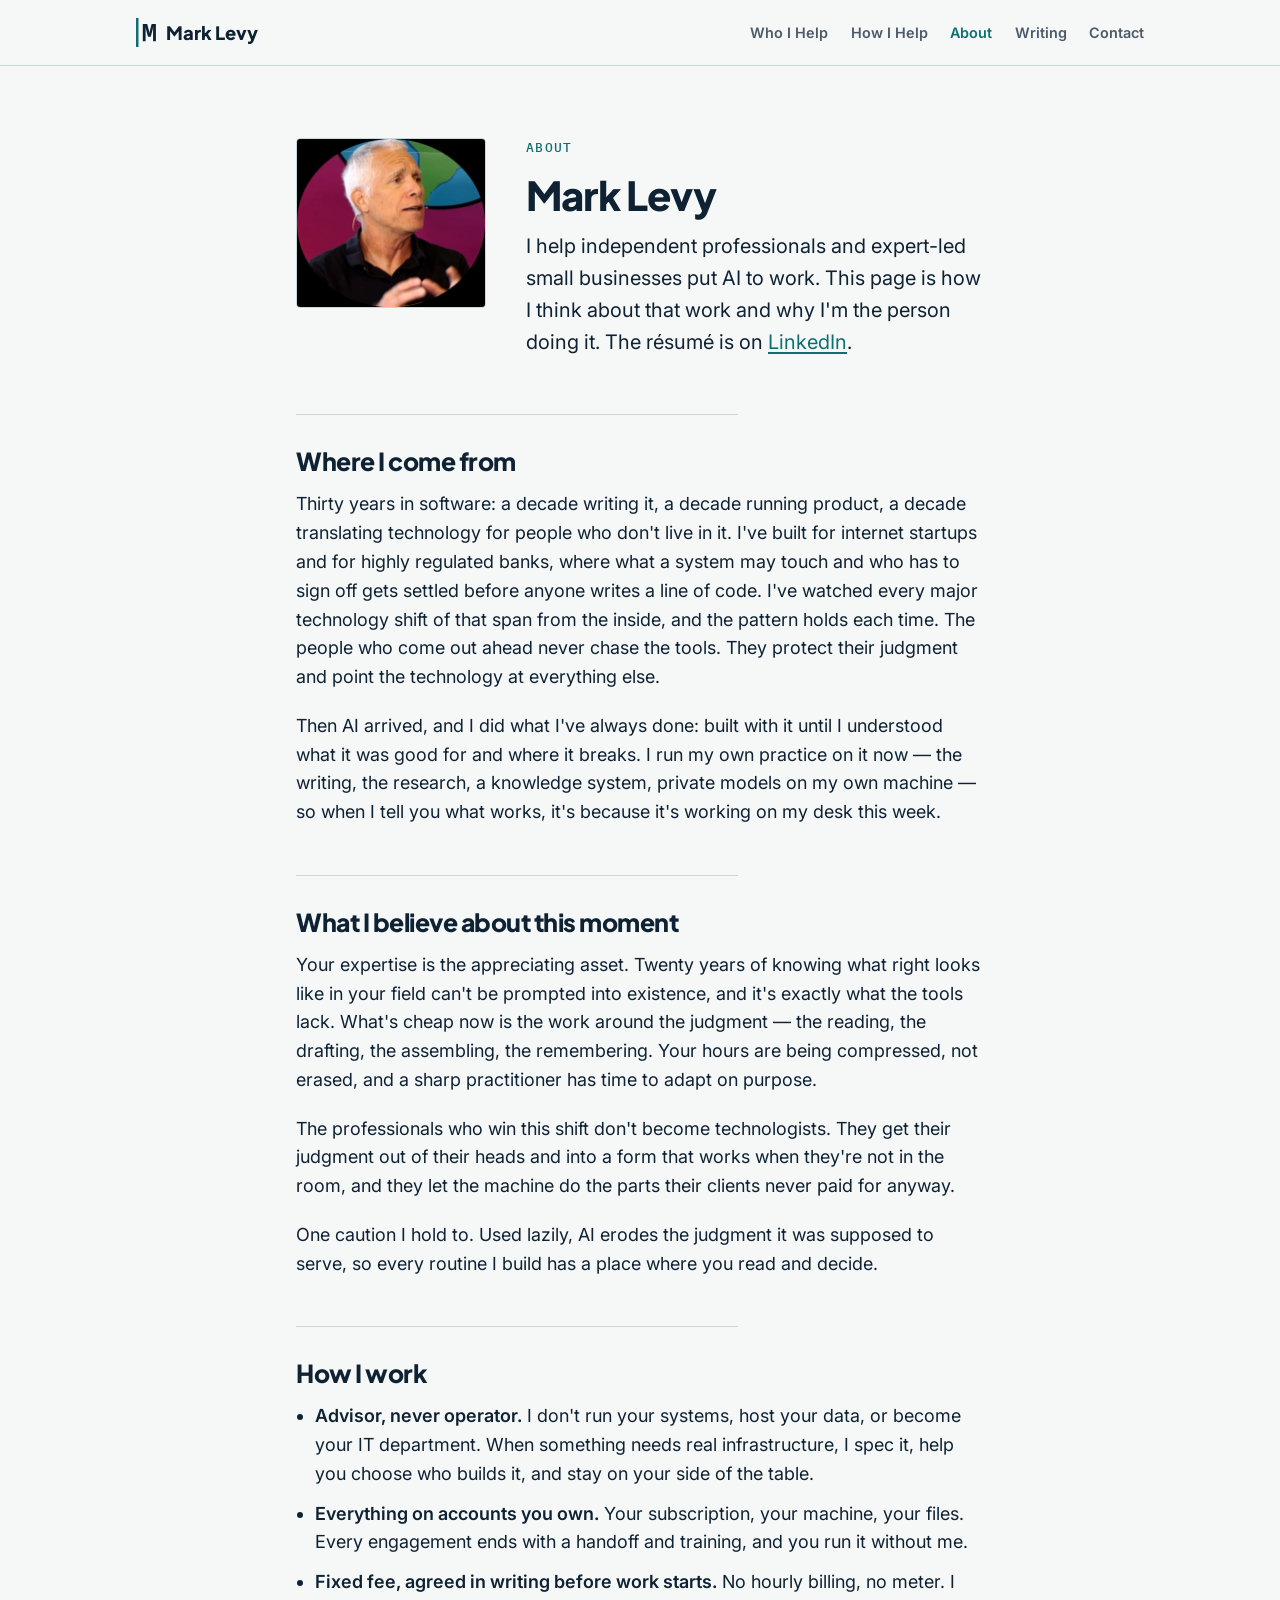
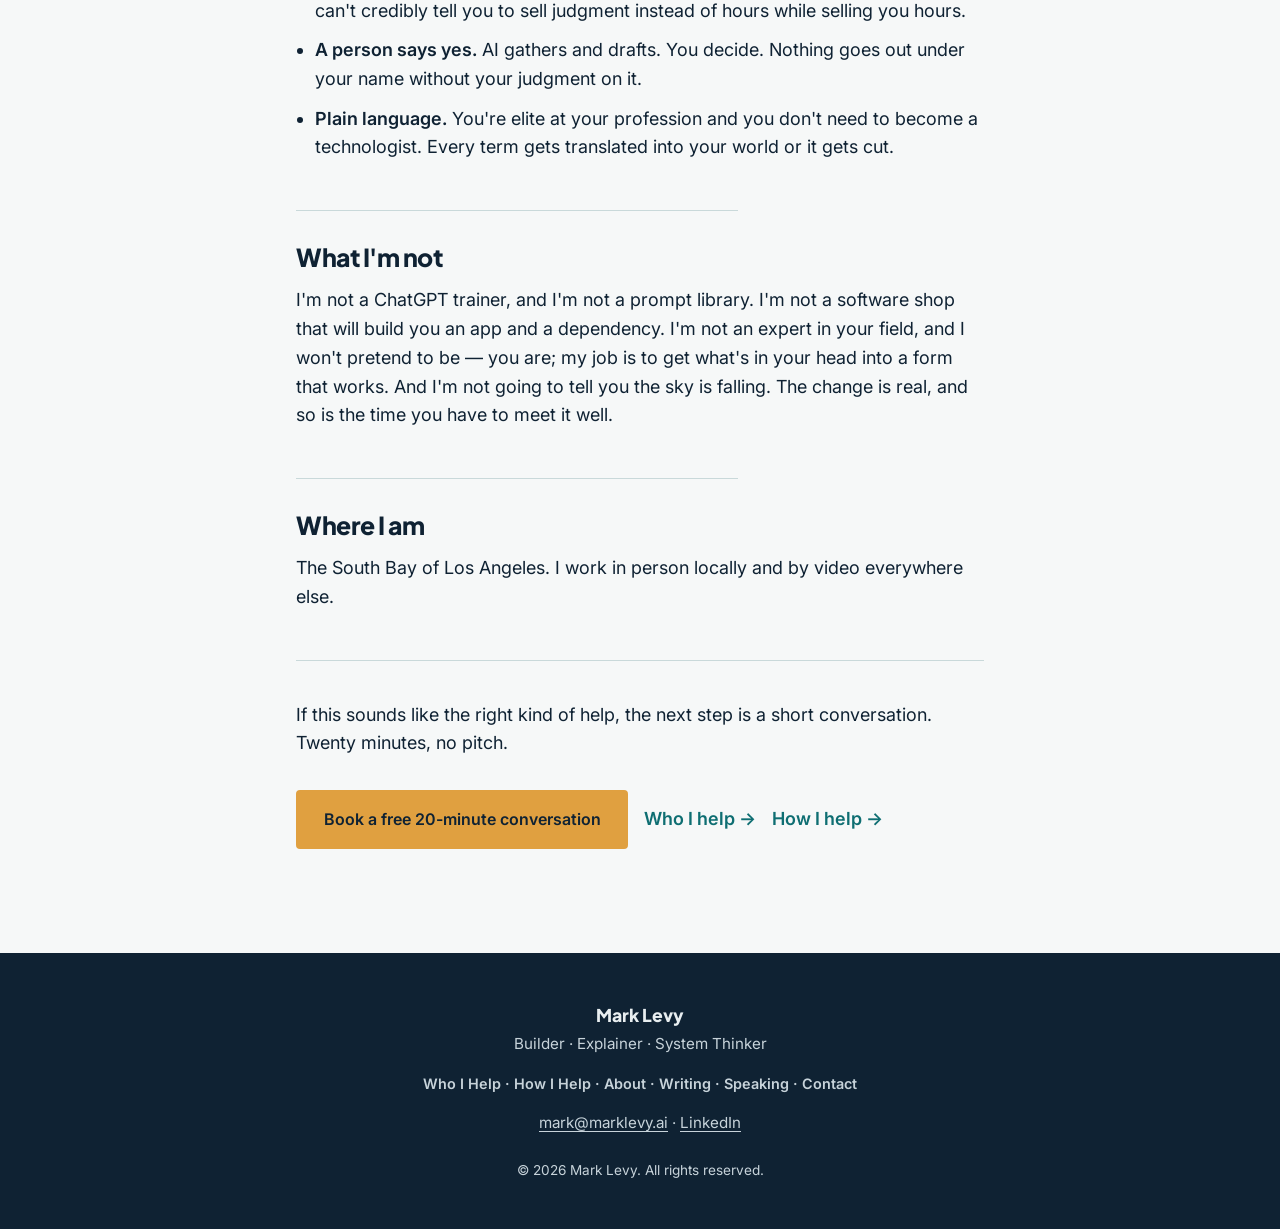
==== commit bf99e84f: "Remove the "I never build your storefront" lines Mark now helps clients with work their own customer" ====
--- a/about/index.html
+++ b/about/index.html
@@ -39,7 +39,7 @@
           "description": "Mark Levy: thirty years building and explaining software, now helping independent professionals and expert-led small businesses put AI to work.",
           "isPartOf": { "@id": "https://www.marklevy.ai/#website" },
           "mainEntity": { "@id": "https://www.marklevy.ai/#mark" },
-          "dateModified": "2026-09-01",
+          "dateModified": "2026-11-21",
           "inLanguage": "en-US"
         },
         {
@@ -136,10 +136,8 @@
                 room, and they let the machine do the parts their clients never paid for anyway.
             </p>
             <p>
-                Two cautions I hold to. Used lazily, AI erodes the judgment it was supposed to
-                serve, so every routine I build has a place where you read and decide. And AI
-                output your clients can see is the one place the failures land on your reputation.
-                I don't build it.
+                One caution I hold to. Used lazily, AI erodes the judgment it was supposed to
+                serve, so every routine I build has a place where you read and decide.
             </p>
 
             <h2 id="how-i-work">How I work</h2>
@@ -148,7 +146,6 @@
                 <li><strong>Everything on accounts you own.</strong> Your subscription, your machine, your files. Every engagement ends with a handoff and training, and you run it without me.</li>
                 <li><strong>Fixed fee, agreed in writing before work starts.</strong> No hourly billing, no meter. I can't credibly tell you to sell judgment instead of hours while selling you hours.</li>
                 <li><strong>A person says yes.</strong> AI gathers and drafts. You decide. Nothing goes out under your name without your judgment on it.</li>
-                <li><strong>Nothing on your storefront.</strong> No website, no marketing, no logo. The work sits behind you, in your back office, and a draft reaches a client only after you've read it and said yes.</li>
                 <li><strong>Plain language.</strong> You're elite at your profession and you don't need to become a technologist. Every term gets translated into your world or it gets cut.</li>
             </ul>
 
--- a/styles.css
+++ b/styles.css
@@ -205,7 +205,7 @@
     margin-bottom: 1.5rem;
 }
 
-.hero-accent { color: var(--teal); }
+.hero-accent { color: var(--teal); display: block; } /* the teal sentence always starts its own line */
 
 .hero-subtitle {
     font-size: 1.25rem;
@@ -901,3 +901,65 @@
 }
 
 .insights-grid { margin-top: 2.25rem; }
+
+/* ==========================================================================
+   Phone fixes (2026-11-12): readable article figures, label floor, tap targets
+   ========================================================================== */
+
+/* Article figures: below 600px the wide SVG is replaced by a stacked HTML version
+   with the same words, so the text stays at body size instead of scaling to ~10px. */
+.figure-phone { display: none; }
+
+.ledger-phone { border-top: 3px solid var(--ink); }
+.ledger-phone .lp-head { font-family: var(--mono); font-weight: 500; font-size: 0.85rem; letter-spacing: 0.06em;
+    color: var(--slate); padding: 0.7rem 0; border-bottom: 1px solid var(--line); margin: 0; }
+.ledger-phone dl { margin: 0; border-bottom: 3px solid var(--ink); }
+.ledger-phone .lp-row { padding: 0.9rem 0; }
+.ledger-phone .lp-row + .lp-row { border-top: 1px solid var(--line); }
+.ledger-phone dt { font-weight: 600; }
+.ledger-phone dd { margin: 0.3rem 0 0; color: var(--ink-soft); padding-left: 1.6rem; position: relative; }
+.ledger-phone dd .lp-arrow { position: absolute; left: 0; color: var(--teal); }
+.ledger-phone .lp-head .lp-arrow { color: var(--teal); }
+.ledger-phone .lp-foot { font-family: var(--display); font-weight: 800; letter-spacing: -0.02em; font-size: 1.35rem;
+    line-height: 1.2; color: var(--teal); margin: 0; padding: 1rem 0 0; }
+
+.flow-phone { max-width: 22rem; }
+.page .flow-phone p, .page .ledger-phone p { margin: 0; } /* beats .page p + p */
+.page .flow-phone .fp-sub { margin-top: 0.15rem; }
+.ledger-phone .lp-head > span { display: block; }
+.fp-box { background: var(--surface-raised); border: 1px solid var(--line); border-radius: 4px; padding: 0.9rem 1rem; text-align: center; }
+.fp-box-dashed { background: transparent; border: 1.5px dashed var(--teal); }
+.fp-head { font-family: var(--display); font-weight: 800; letter-spacing: -0.02em; }
+.fp-head-accent { color: var(--teal); }
+.fp-sub { color: var(--ink-soft); font-size: 0.95rem; }
+.fp-legs { display: grid; grid-template-columns: 1fr 1fr; gap: 0.75rem; padding: 0.7rem 0; }
+.fp-leg { font-size: 0.95rem; color: var(--ink-soft); line-height: 1.4; text-align: center; }
+.fp-arrow { display: block; font-size: 1.4rem; line-height: 1.1; color: var(--ink); }
+.fp-legs-copy { grid-template-columns: 1fr; text-align: center; padding: 0.4rem 0; }
+.fp-arrow-accent { color: var(--teal); }
+
+@media (max-width: 600px) {
+    .page-figure .figure-wide { display: none; }
+    .page-figure .figure-phone { display: block; }
+    /* vertical "yes to paid" map: wait heads were ~12px at phone scale */
+    .map-v-head { font-size: 15px; }
+}
+
+@media (max-width: 700px) {
+    /* Label floor: mono caps read small; never under 0.85rem on a phone. */
+    .eyebrow, .package-step, .article-date, .page-verified { font-size: 0.85rem; }
+    .eyebrow { letter-spacing: 0.04em; }
+    .hero .eyebrow { letter-spacing: 0; margin-bottom: 0.8rem; } /* two lines, not three */
+
+    /* Tap targets ~37-40px. Nav wraps as a tidy 3 + 2 grid instead of orphaning "Contact". */
+    .nav { padding: 0.55rem 0; }
+    .nav-logo { padding: 0.35rem 0; }
+    .nav-links { display: grid; grid-template-columns: repeat(3, auto); justify-content: start; gap: 0 1.4rem; }
+    .nav-links a { display: inline-block; padding: 0.45rem 0; }
+
+    /* Give back the height the taller nav and the teal-sentence break took, so the
+       booking button stays above the fold on a 390x844 phone (bottom at 809px). */
+    .hero { padding-top: 1.5rem; }
+    .hero-subtitle { margin-bottom: 1.2rem; }
+    .footer-nav a, .footer-links a { display: inline-block; padding: 0.55rem 0.2rem; }
+}
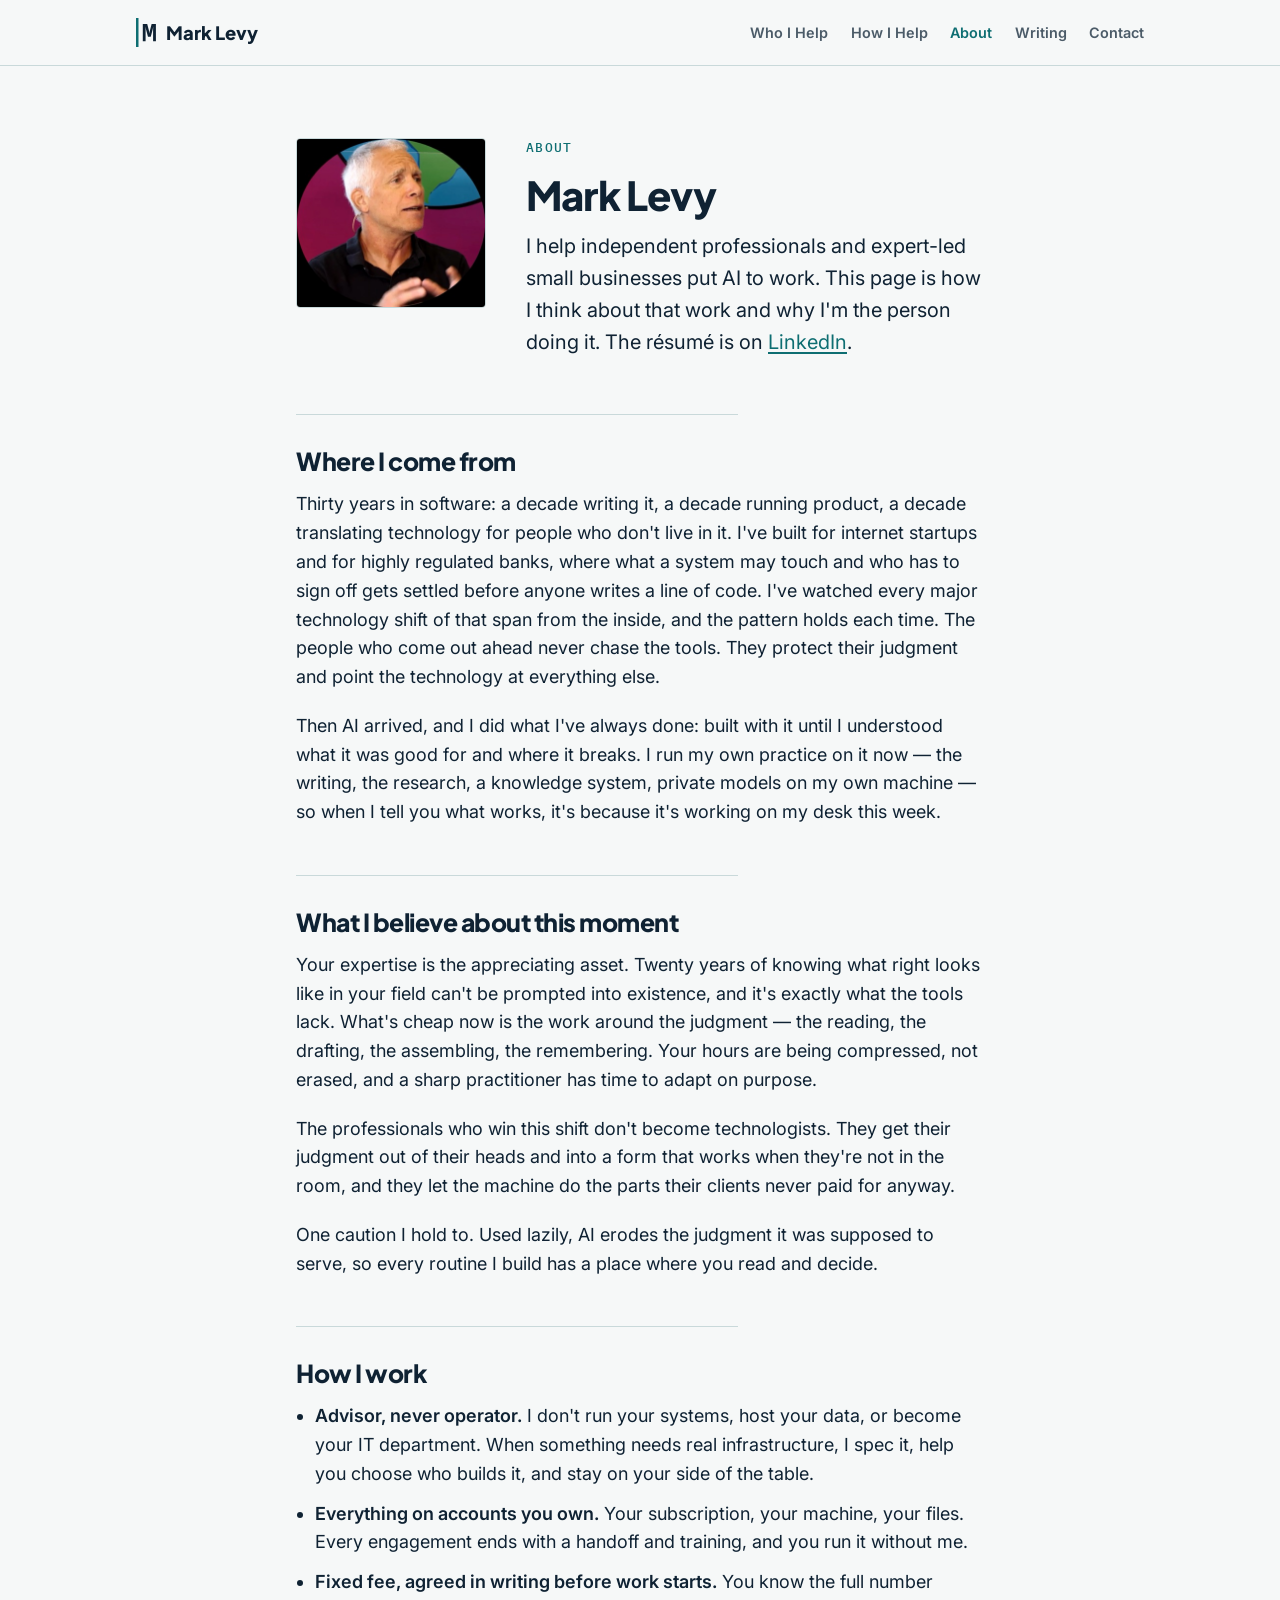
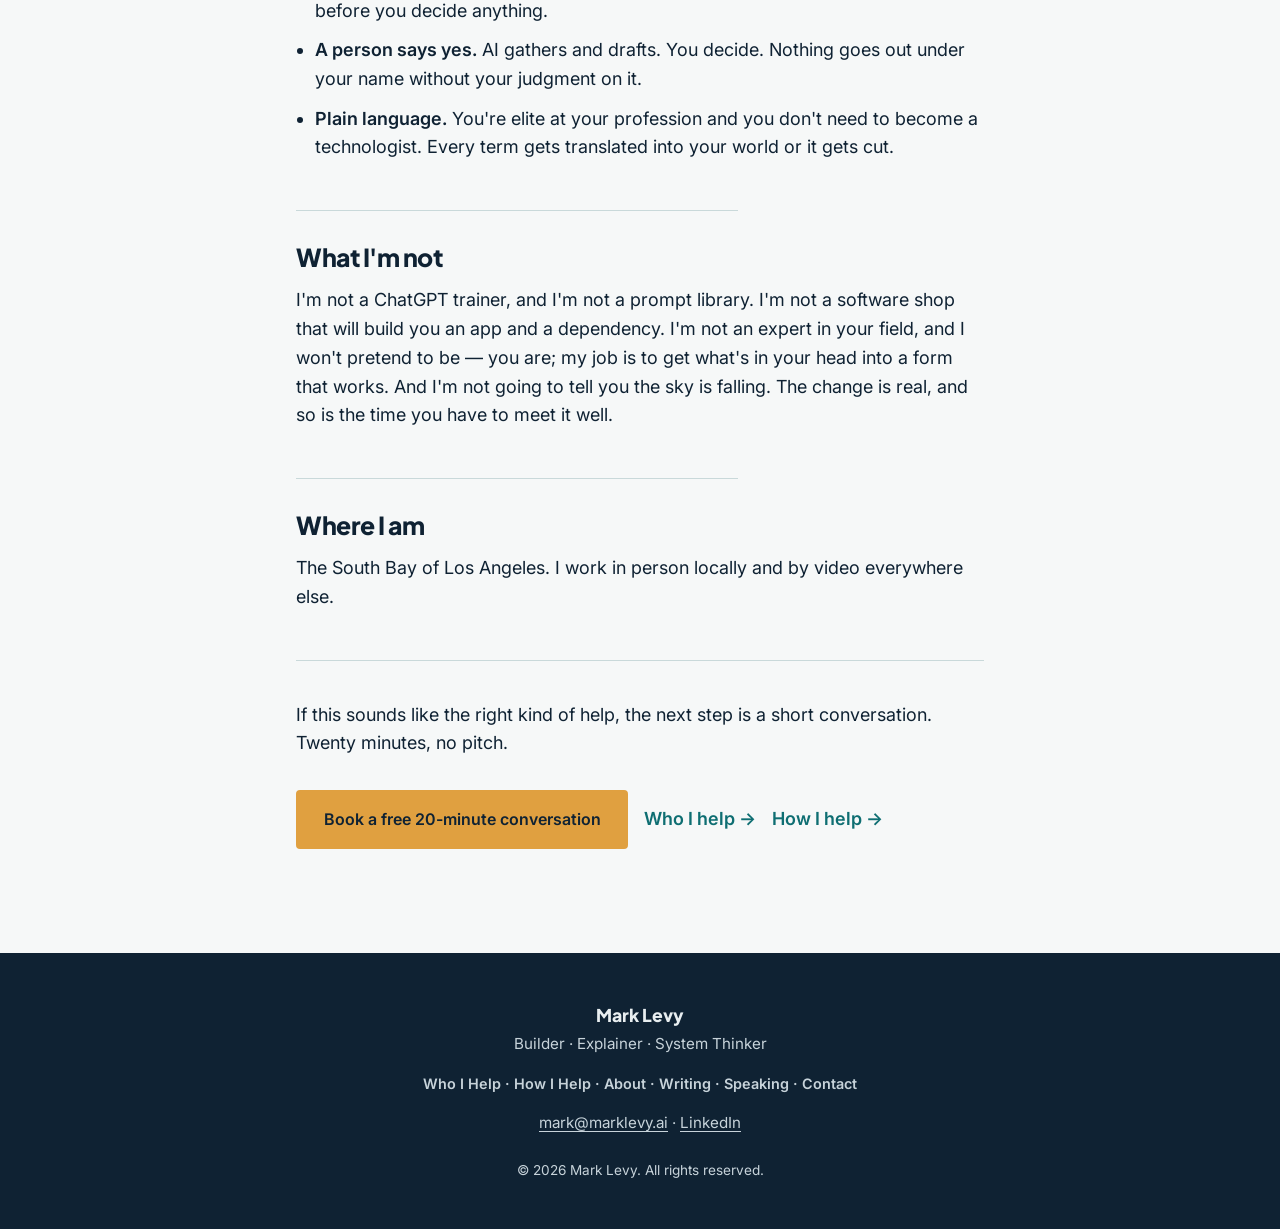
==== commit 14aa49c3: "Enlighten, Enable, Govern on the homepage and /how-i-help/; offers in any order Homepage, "How we wo" ====
--- a/about/index.html
+++ b/about/index.html
@@ -144,7 +144,7 @@
             <ul>
                 <li><strong>Advisor, never operator.</strong> I don't run your systems, host your data, or become your IT department. When something needs real infrastructure, I spec it, help you choose who builds it, and stay on your side of the table.</li>
                 <li><strong>Everything on accounts you own.</strong> Your subscription, your machine, your files. Every engagement ends with a handoff and training, and you run it without me.</li>
-                <li><strong>Fixed fee, agreed in writing before work starts.</strong> No hourly billing, no meter. I can't credibly tell you to sell judgment instead of hours while selling you hours.</li>
+                <li><strong>Fixed fee, agreed in writing before work starts.</strong> You know the full number before you decide anything.</li>
                 <li><strong>A person says yes.</strong> AI gathers and drafts. You decide. Nothing goes out under your name without your judgment on it.</li>
                 <li><strong>Plain language.</strong> You're elite at your profession and you don't need to become a technologist. Every term gets translated into your world or it gets cut.</li>
             </ul>
--- a/styles.css
+++ b/styles.css
@@ -963,3 +963,26 @@
     .hero-subtitle { margin-bottom: 1.2rem; }
     .footer-nav a, .footer-links a { display: inline-block; padding: 0.55rem 0.2rem; }
 }
+
+/* Enlighten, Enable, Govern (2026-11-21) ----------------------------------------------- */
+.eeg { margin: 1.5rem 0 3rem; }
+.eeg-grid { display: grid; grid-template-columns: repeat(3, 1fr); gap: 1.5rem; }
+.eeg-step { border-top: 3px solid var(--ink); padding-top: 1rem; }
+.eeg-num { font-family: var(--mono); font-weight: 500; font-size: 0.75rem; letter-spacing: 0.1em; text-transform: uppercase; color: var(--teal); }
+.eeg-plain { font-weight: 600; color: var(--ink-soft); padding-bottom: 0.8rem; border-bottom: 1px solid var(--line); margin-bottom: 0.4rem; }
+.eeg-body { font-size: 1rem; padding-top: 0.7rem; }
+.eeg-stages { margin-top: 1.75rem; border-top: 2px solid var(--teal); padding-top: 0.9rem; }
+.eeg-stages-head { font-family: var(--mono); font-weight: 500; font-size: 0.75rem; letter-spacing: 0.1em; text-transform: uppercase; color: var(--slate); margin-bottom: 0.6rem; }
+.eeg-stages ol { list-style: none; padding: 0; display: grid; grid-template-columns: repeat(4, 1fr); gap: 0.75rem; }
+.eeg-stages li { font-family: var(--display); font-weight: 800; font-size: 1.1rem; color: var(--ink); background: var(--surface-raised); border: 1px solid var(--line); border-radius: 4px; padding: 0.6rem 0.8rem; }
+@media (max-width: 900px) {
+    .eeg-grid { grid-template-columns: 1fr; gap: 2rem; }
+    .eeg-stages ol { grid-template-columns: 1fr 1fr; }
+}
+.page .eeg-band { margin-top: 3.5rem; padding-top: 1.25rem; border-top: 3px solid var(--ink); }
+.page .eeg-band h2 { border-top: none; margin-top: 0.3rem; padding-top: 0; font-size: 2rem; margin-bottom: 0.3rem; }
+.page .eeg-band .eeg-plain { border-bottom: none; font-size: 1.15rem; }
+.page h3.eeg-sub { font-size: 1.3rem; max-width: 30ch; margin-top: 2.25rem; margin-bottom: 0.7rem; padding-top: 1.5rem; border-top: 1px solid var(--line); }
+.page .eeg-band + h3.eeg-sub { border-top: none; padding-top: 0.5rem; margin-top: 1rem; }
+.eeg-lead { font-size: 1.2rem; font-weight: 600; color: var(--ink); max-width: 40ch; margin-bottom: 1.5rem; }
+.eeg-step h3 { font-family: var(--display); font-weight: 800; letter-spacing: -0.02em; font-size: 1.55rem; line-height: 1.15; margin: 0 0 0.3rem; color: var(--ink); }
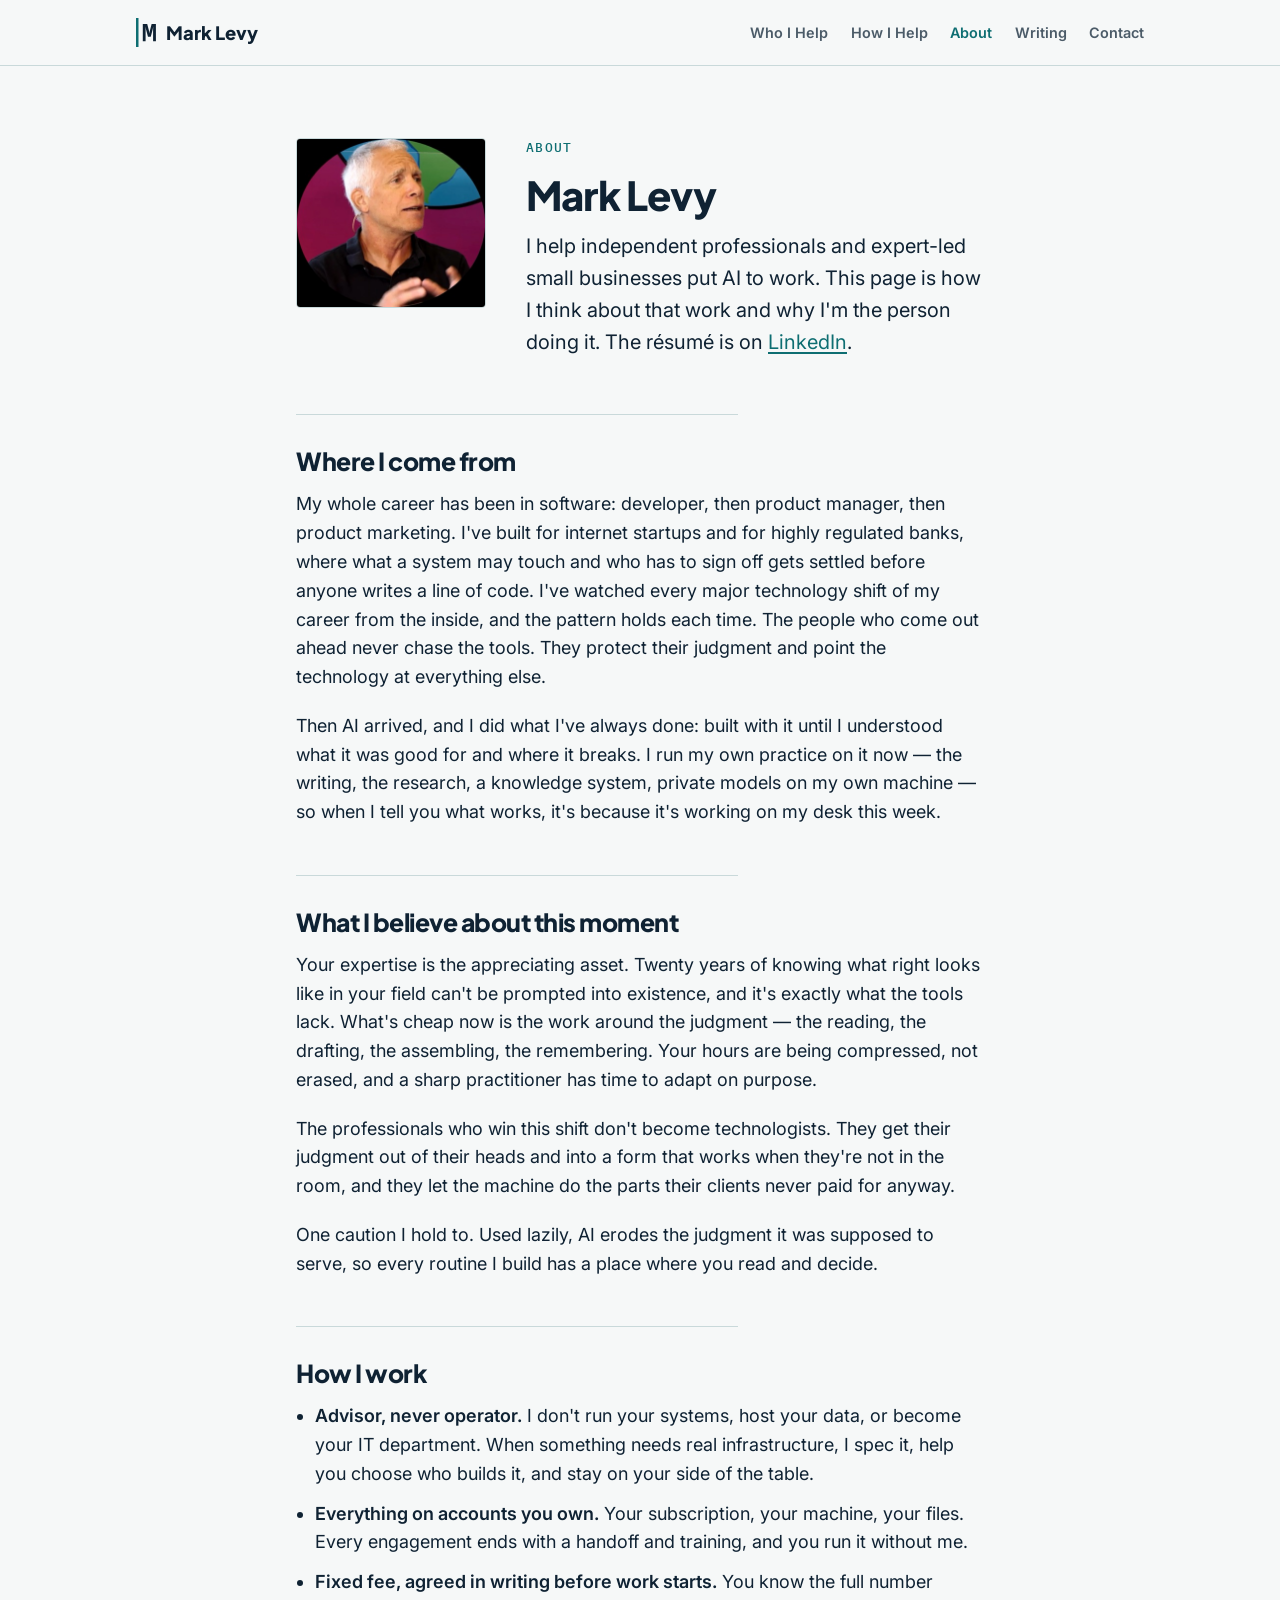
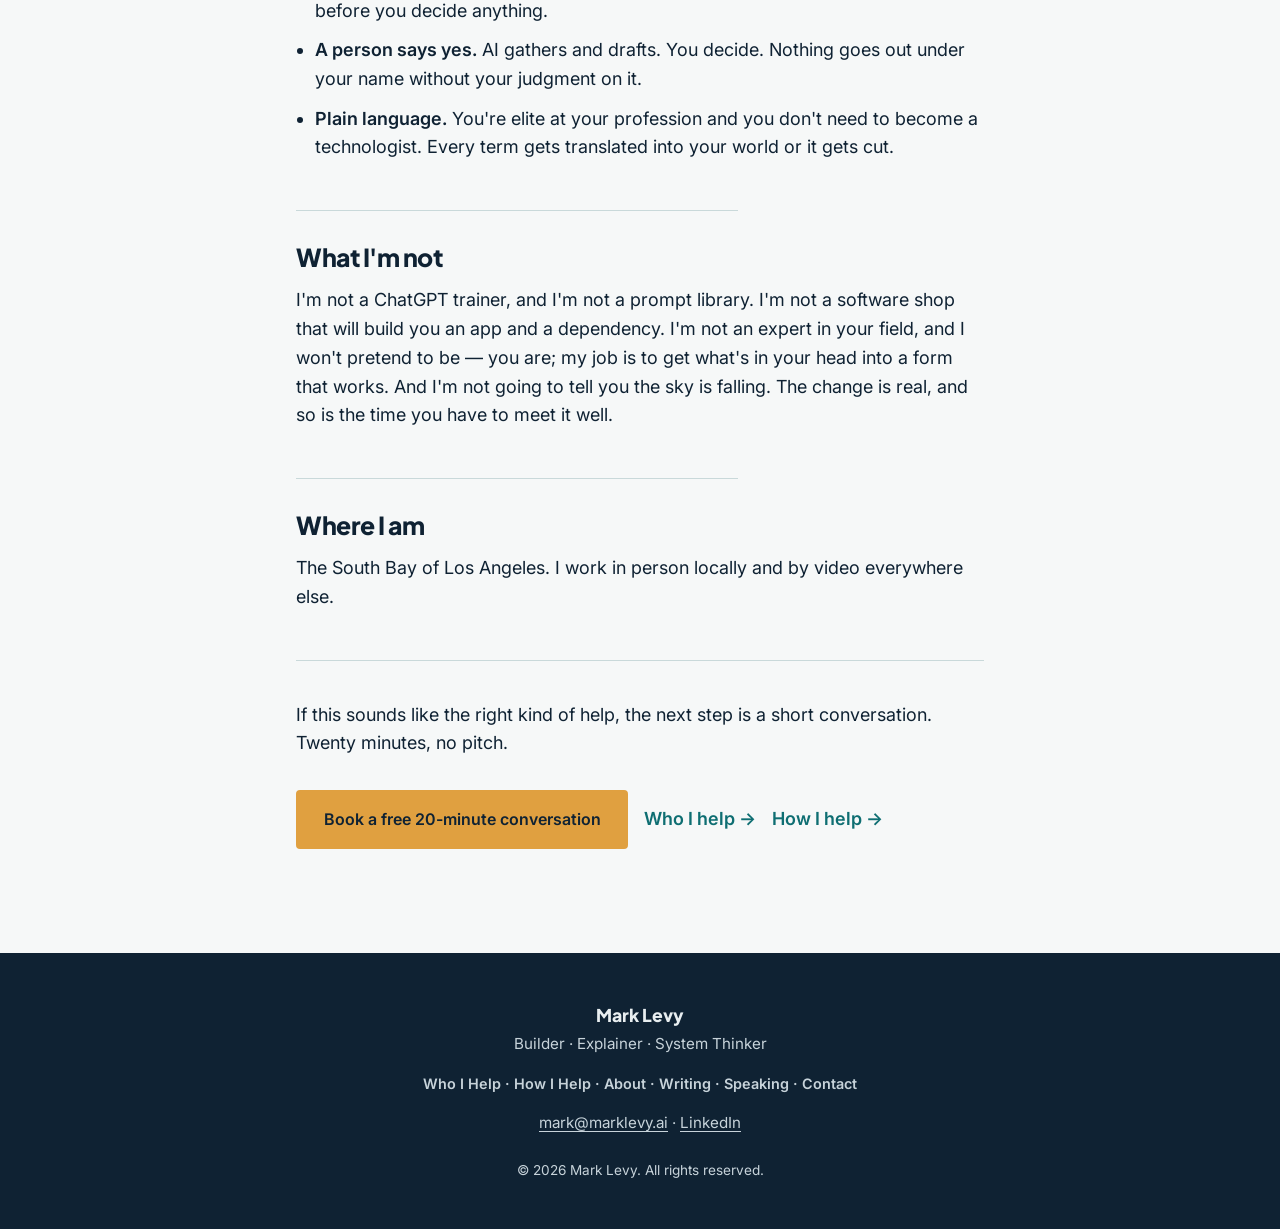
==== commit 28936ce8: "Why me on the career path; no age signal; profession order; build-software answer Co-Authored-By: Cl" ====
--- a/about/index.html
+++ b/about/index.html
@@ -4,10 +4,10 @@
     <meta charset="UTF-8">
     <meta name="viewport" content="width=device-width, initial-scale=1.0">
     <title>About Mark Levy — AI Advisor for Independent Professionals</title>
-    <meta name="description" content="Mark Levy: thirty years building and explaining software, now helping independent professionals and expert-led small businesses put AI to work.">
+    <meta name="description" content="Mark Levy: a career in software, from developer to product manager to product marketing, now helping independent professionals and expert-led small businesses put AI to work.">
     <meta name="theme-color" content="#F6F8F8">
     <meta property="og:title" content="About Mark Levy — AI Advisor for Independent Professionals">
-    <meta property="og:description" content="Mark Levy: thirty years building and explaining software, now helping independent professionals and expert-led small businesses put AI to work.">
+    <meta property="og:description" content="Mark Levy: a career in software, from developer to product manager to product marketing, now helping independent professionals and expert-led small businesses put AI to work.">
     <meta property="og:type" content="profile">
     <meta property="og:url" content="https://www.marklevy.ai/about/">
     <meta property="og:site_name" content="Mark Levy">
@@ -17,7 +17,7 @@
     <meta property="og:image:alt" content="Portrait of Mark Levy">
     <meta name="twitter:card" content="summary_large_image">
     <meta name="twitter:title" content="About Mark Levy — AI Advisor for Independent Professionals">
-    <meta name="twitter:description" content="Mark Levy: thirty years building and explaining software, now helping independent professionals and expert-led small businesses put AI to work.">
+    <meta name="twitter:description" content="Mark Levy: a career in software, from developer to product manager to product marketing, now helping independent professionals and expert-led small businesses put AI to work.">
     <meta name="twitter:image" content="https://www.marklevy.ai/images/mark-levy-headshot.jpg">
     <link rel="canonical" href="https://www.marklevy.ai/about/">
     <link rel="icon" href="/favicon.ico" sizes="32x32">
@@ -36,7 +36,7 @@
           "@id": "https://www.marklevy.ai/about/#webpage",
           "url": "https://www.marklevy.ai/about/",
           "name": "About Mark Levy",
-          "description": "Mark Levy: thirty years building and explaining software, now helping independent professionals and expert-led small businesses put AI to work.",
+          "description": "Mark Levy: a career in software, from developer to product manager to product marketing, now helping independent professionals and expert-led small businesses put AI to work.",
           "isPartOf": { "@id": "https://www.marklevy.ai/#website" },
           "mainEntity": { "@id": "https://www.marklevy.ai/#mark" },
           "dateModified": "2026-11-21",
@@ -107,11 +107,11 @@
 
             <h2 id="background">Where I come from</h2>
             <p>
-                Thirty years in software: a decade writing it, a decade running product, a decade
-                translating technology for people who don't live in it. I've built for internet
+                My whole career has been in software: developer, then product manager, then
+                product marketing. I've built for internet
                 startups and for highly regulated banks, where what a system may touch and who has
                 to sign off gets settled before anyone writes a line of code. I've watched every
-                major technology shift of that span from the inside, and the pattern holds each
+                major technology shift of my career from the inside, and the pattern holds each
                 time. The people who come out ahead never chase the tools. They protect their
                 judgment and point the technology at everything else.
             </p>
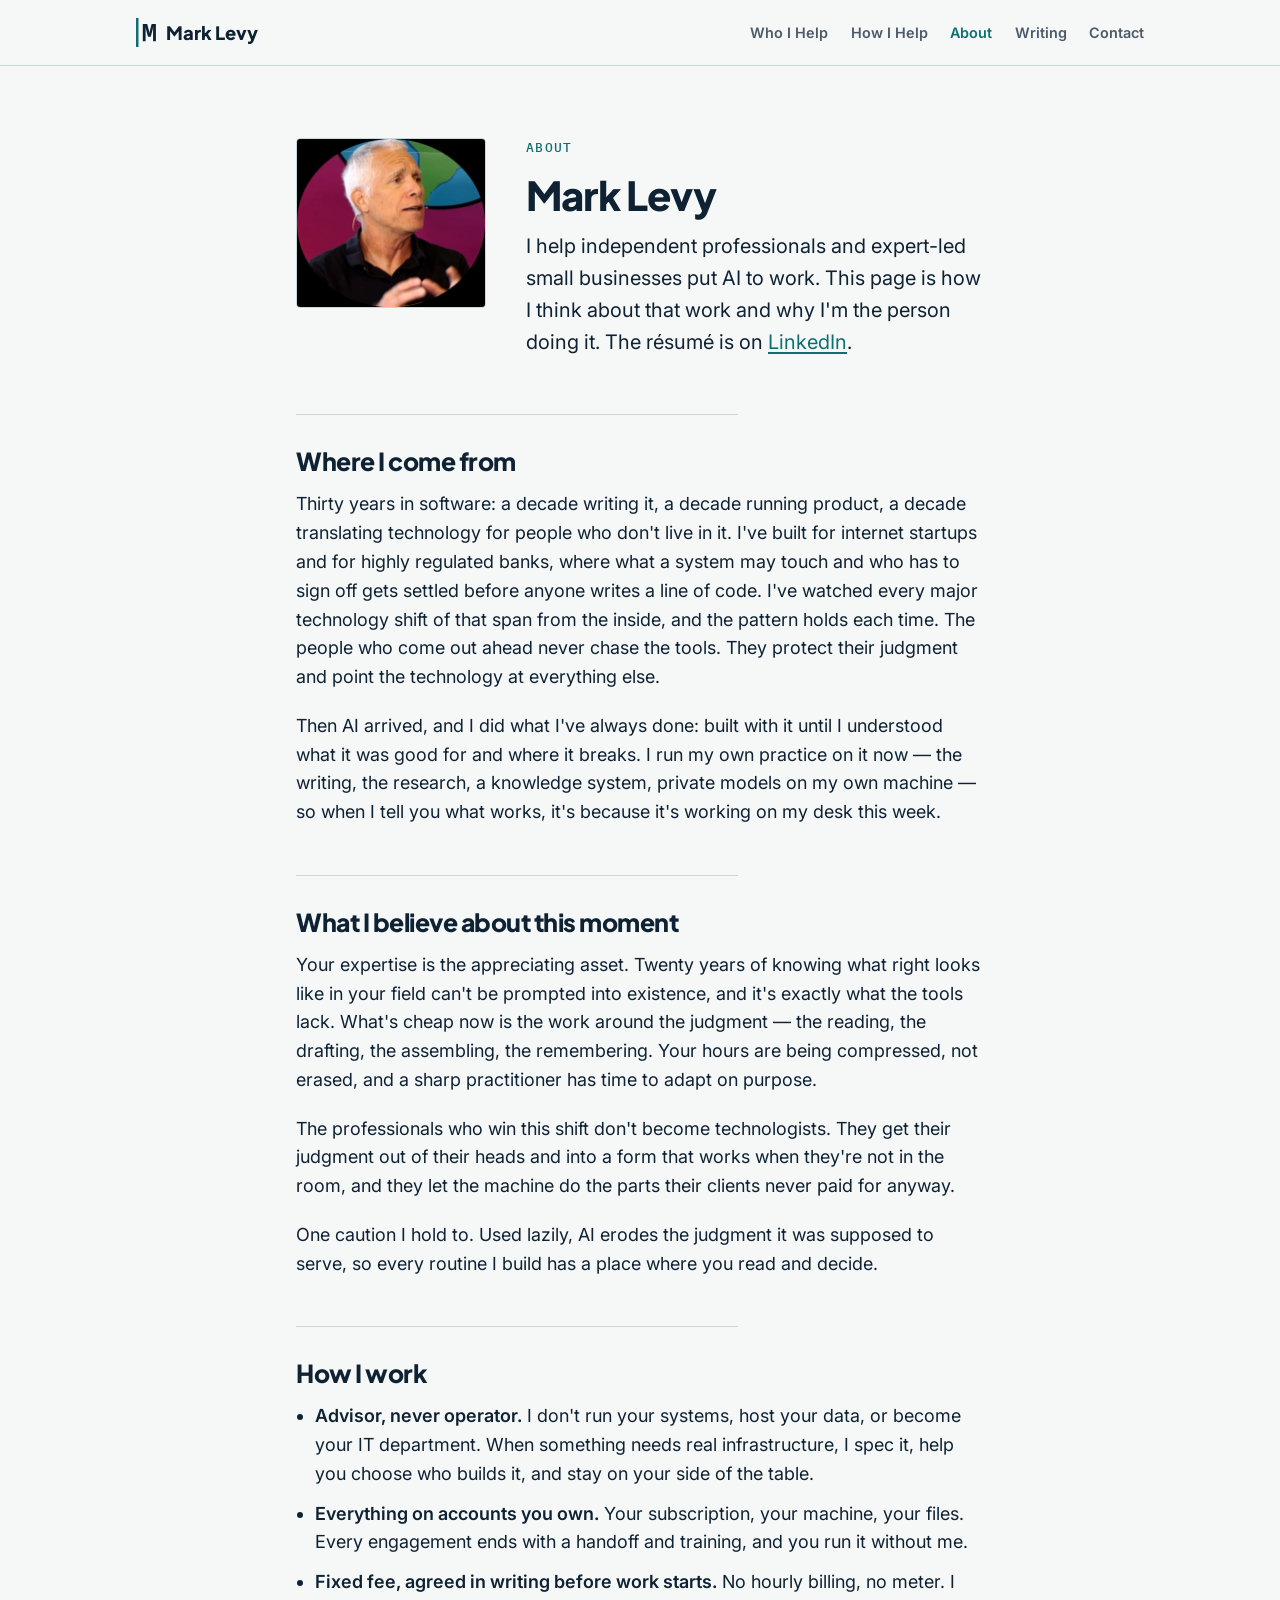
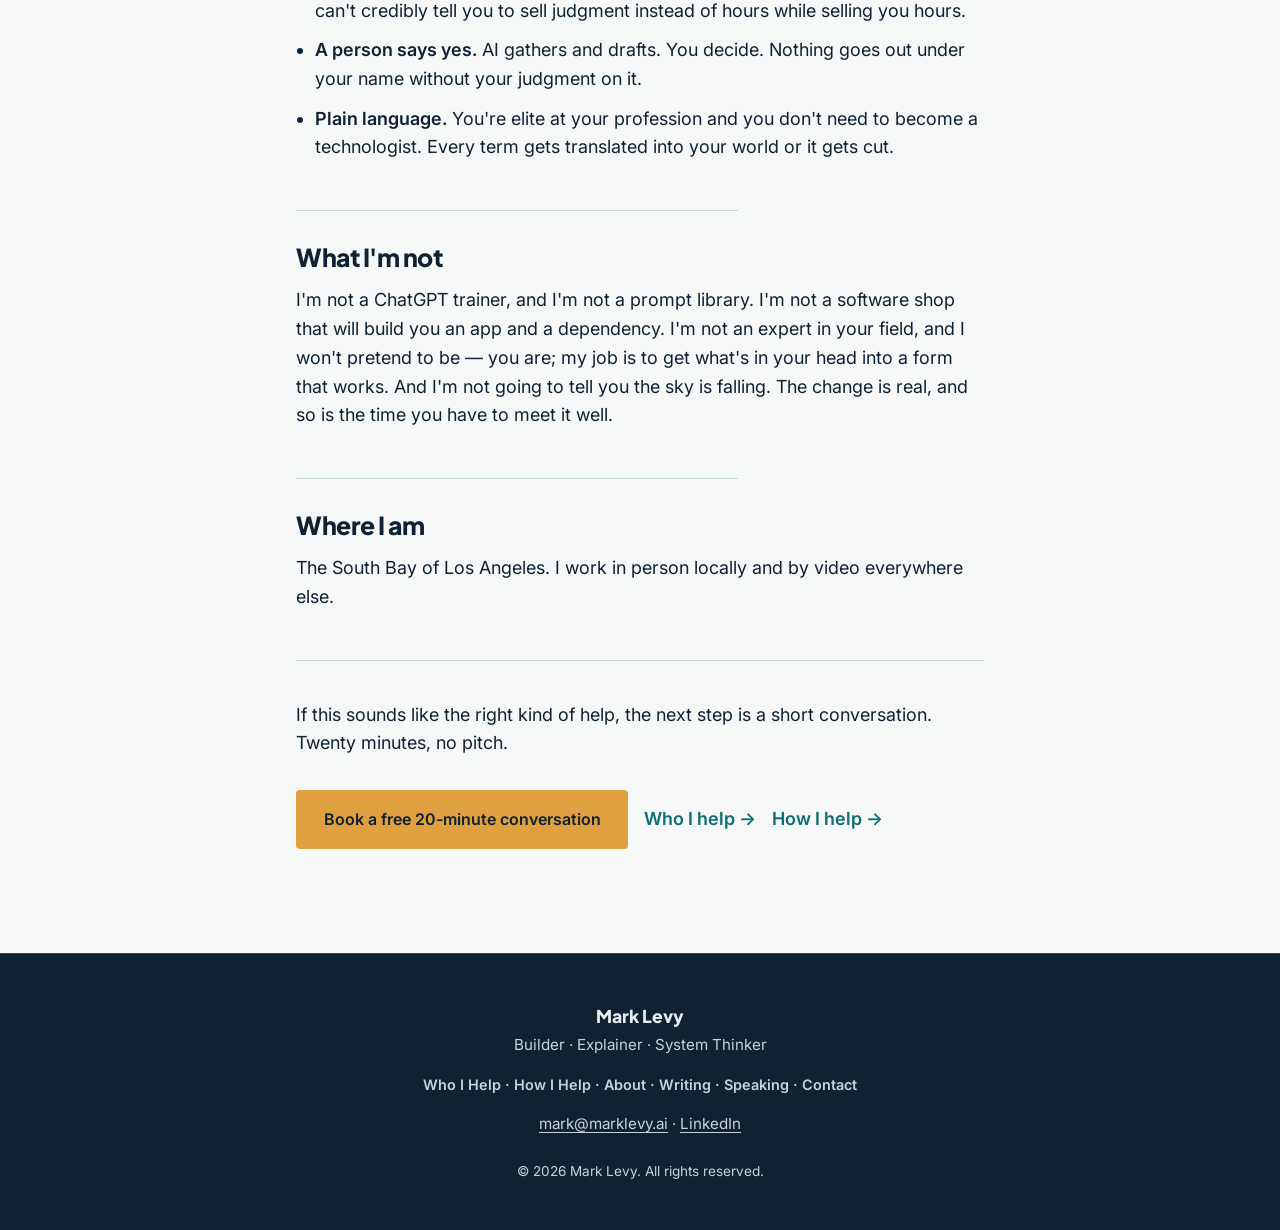
==== commit cc030629: "Merge pull request #6 from deparko/retire-storefront-refusal Remove the storefront refusal from ever" ====
--- a/about/index.html
+++ b/about/index.html
@@ -4,10 +4,10 @@
     <meta charset="UTF-8">
     <meta name="viewport" content="width=device-width, initial-scale=1.0">
     <title>About Mark Levy — AI Advisor for Independent Professionals</title>
-    <meta name="description" content="Mark Levy: a career in software, from developer to product manager to product marketing, now helping independent professionals and expert-led small businesses put AI to work.">
+    <meta name="description" content="Mark Levy: thirty years building and explaining software, now helping independent professionals and expert-led small businesses put AI to work.">
     <meta name="theme-color" content="#F6F8F8">
     <meta property="og:title" content="About Mark Levy — AI Advisor for Independent Professionals">
-    <meta property="og:description" content="Mark Levy: a career in software, from developer to product manager to product marketing, now helping independent professionals and expert-led small businesses put AI to work.">
+    <meta property="og:description" content="Mark Levy: thirty years building and explaining software, now helping independent professionals and expert-led small businesses put AI to work.">
     <meta property="og:type" content="profile">
     <meta property="og:url" content="https://www.marklevy.ai/about/">
     <meta property="og:site_name" content="Mark Levy">
@@ -17,7 +17,7 @@
     <meta property="og:image:alt" content="Portrait of Mark Levy">
     <meta name="twitter:card" content="summary_large_image">
     <meta name="twitter:title" content="About Mark Levy — AI Advisor for Independent Professionals">
-    <meta name="twitter:description" content="Mark Levy: a career in software, from developer to product manager to product marketing, now helping independent professionals and expert-led small businesses put AI to work.">
+    <meta name="twitter:description" content="Mark Levy: thirty years building and explaining software, now helping independent professionals and expert-led small businesses put AI to work.">
     <meta name="twitter:image" content="https://www.marklevy.ai/images/mark-levy-headshot.jpg">
     <link rel="canonical" href="https://www.marklevy.ai/about/">
     <link rel="icon" href="/favicon.ico" sizes="32x32">
@@ -36,7 +36,7 @@
           "@id": "https://www.marklevy.ai/about/#webpage",
           "url": "https://www.marklevy.ai/about/",
           "name": "About Mark Levy",
-          "description": "Mark Levy: a career in software, from developer to product manager to product marketing, now helping independent professionals and expert-led small businesses put AI to work.",
+          "description": "Mark Levy: thirty years building and explaining software, now helping independent professionals and expert-led small businesses put AI to work.",
           "isPartOf": { "@id": "https://www.marklevy.ai/#website" },
           "mainEntity": { "@id": "https://www.marklevy.ai/#mark" },
           "dateModified": "2026-11-21",
@@ -107,11 +107,11 @@
 
             <h2 id="background">Where I come from</h2>
             <p>
-                My whole career has been in software: developer, then product manager, then
-                product marketing. I've built for internet
+                Thirty years in software: a decade writing it, a decade running product, a decade
+                translating technology for people who don't live in it. I've built for internet
                 startups and for highly regulated banks, where what a system may touch and who has
                 to sign off gets settled before anyone writes a line of code. I've watched every
-                major technology shift of my career from the inside, and the pattern holds each
+                major technology shift of that span from the inside, and the pattern holds each
                 time. The people who come out ahead never chase the tools. They protect their
                 judgment and point the technology at everything else.
             </p>
@@ -144,7 +144,7 @@
             <ul>
                 <li><strong>Advisor, never operator.</strong> I don't run your systems, host your data, or become your IT department. When something needs real infrastructure, I spec it, help you choose who builds it, and stay on your side of the table.</li>
                 <li><strong>Everything on accounts you own.</strong> Your subscription, your machine, your files. Every engagement ends with a handoff and training, and you run it without me.</li>
-                <li><strong>Fixed fee, agreed in writing before work starts.</strong> You know the full number before you decide anything.</li>
+                <li><strong>Fixed fee, agreed in writing before work starts.</strong> No hourly billing, no meter. I can't credibly tell you to sell judgment instead of hours while selling you hours.</li>
                 <li><strong>A person says yes.</strong> AI gathers and drafts. You decide. Nothing goes out under your name without your judgment on it.</li>
                 <li><strong>Plain language.</strong> You're elite at your profession and you don't need to become a technologist. Every term gets translated into your world or it gets cut.</li>
             </ul>
--- a/styles.css
+++ b/styles.css
@@ -1,7 +1,8 @@
 /* ==========================================================================
    marklevy.ai — Pacific Ink (light theme)
    Surface ground, ink text, teal accent, amber only on the booking button.
-   Light-only.
+   Light-only, with one deep statement band above the footer: the homepage
+   contact section (navy, on-deep text, bright teal links).
    ========================================================================== */
 
 :root {
@@ -18,6 +19,8 @@
     --on-deep: #E8EEF0;
     --on-deep-soft: #C7D3DA;
     --line: #C9D9DA;
+    --teal-bright: #4FB3B0;   /* teal on deep */
+    --line-deep: #2E4A5E;     /* hairlines on deep */
 
     /* Background of the band an element sits on — SVG knockouts fill with it. */
     --band: var(--surface);
@@ -519,6 +522,30 @@
     margin-top: 0.9rem;
 }
 
+/* The one deep band (2026-11-21): homepage contact section on navy.
+   The id out-ranks `main > section:nth-of-type(even)`; only index.html has #contact.
+   Never #0E6E72 text on navy (2.69:1) — links use --teal-bright. */
+main > section#contact.contact {
+    --band: var(--deep);
+    --focus: var(--on-deep);
+    background-color: var(--deep);
+    color: var(--on-deep);
+    border-top: none;
+}
+#contact.contact h2,
+#contact.contact .newsletter h3 { color: var(--on-deep); }
+#contact.contact .contact-lead,
+#contact.contact .contact-alt,
+#contact.contact .newsletter p,
+#contact.contact .form-disclaimer { color: var(--on-deep-soft); }
+#contact.contact .contact-alt a { color: var(--teal-bright); text-decoration: underline; }
+#contact.contact .contact-alt a:hover { color: var(--on-deep); }
+#contact.contact .newsletter { border-top-color: var(--line-deep); }
+#contact.contact .newsletter input[type="email"] { border-color: var(--line-deep); }
+/* Subscribe: ink fill vanishes on navy, so it inverts. Never amber. */
+#contact.contact .newsletter .btn-primary { background-color: var(--on-deep); border-color: var(--on-deep); color: var(--ink); }
+#contact.contact .newsletter .btn-primary:hover { background-color: var(--teal-bright); border-color: var(--teal-bright); color: var(--ink); }
+
 /* Footer -------------------------------------------------------------------------------------- */
 
 .footer {
@@ -528,6 +555,7 @@
     color: var(--on-deep);
     padding: 3rem 0;
     text-align: center;
+    border-top: 1px solid var(--line-deep); /* separates it from the contact band */
 }
 
 .footer-logo {
@@ -963,26 +991,3 @@
     .hero-subtitle { margin-bottom: 1.2rem; }
     .footer-nav a, .footer-links a { display: inline-block; padding: 0.55rem 0.2rem; }
 }
-
-/* Enlighten, Enable, Govern (2026-11-21) ----------------------------------------------- */
-.eeg { margin: 1.5rem 0 3rem; }
-.eeg-grid { display: grid; grid-template-columns: repeat(3, 1fr); gap: 1.5rem; }
-.eeg-step { border-top: 3px solid var(--ink); padding-top: 1rem; }
-.eeg-num { font-family: var(--mono); font-weight: 500; font-size: 0.75rem; letter-spacing: 0.1em; text-transform: uppercase; color: var(--teal); }
-.eeg-plain { font-weight: 600; color: var(--ink-soft); padding-bottom: 0.8rem; border-bottom: 1px solid var(--line); margin-bottom: 0.4rem; }
-.eeg-body { font-size: 1rem; padding-top: 0.7rem; }
-.eeg-stages { margin-top: 1.75rem; border-top: 2px solid var(--teal); padding-top: 0.9rem; }
-.eeg-stages-head { font-family: var(--mono); font-weight: 500; font-size: 0.75rem; letter-spacing: 0.1em; text-transform: uppercase; color: var(--slate); margin-bottom: 0.6rem; }
-.eeg-stages ol { list-style: none; padding: 0; display: grid; grid-template-columns: repeat(4, 1fr); gap: 0.75rem; }
-.eeg-stages li { font-family: var(--display); font-weight: 800; font-size: 1.1rem; color: var(--ink); background: var(--surface-raised); border: 1px solid var(--line); border-radius: 4px; padding: 0.6rem 0.8rem; }
-@media (max-width: 900px) {
-    .eeg-grid { grid-template-columns: 1fr; gap: 2rem; }
-    .eeg-stages ol { grid-template-columns: 1fr 1fr; }
-}
-.page .eeg-band { margin-top: 3.5rem; padding-top: 1.25rem; border-top: 3px solid var(--ink); }
-.page .eeg-band h2 { border-top: none; margin-top: 0.3rem; padding-top: 0; font-size: 2rem; margin-bottom: 0.3rem; }
-.page .eeg-band .eeg-plain { border-bottom: none; font-size: 1.15rem; }
-.page h3.eeg-sub { font-size: 1.3rem; max-width: 30ch; margin-top: 2.25rem; margin-bottom: 0.7rem; padding-top: 1.5rem; border-top: 1px solid var(--line); }
-.page .eeg-band + h3.eeg-sub { border-top: none; padding-top: 0.5rem; margin-top: 1rem; }
-.eeg-lead { font-size: 1.2rem; font-weight: 600; color: var(--ink); max-width: 40ch; margin-bottom: 1.5rem; }
-.eeg-step h3 { font-family: var(--display); font-weight: 800; letter-spacing: -0.02em; font-size: 1.55rem; line-height: 1.15; margin: 0 0 0.3rem; color: var(--ink); }
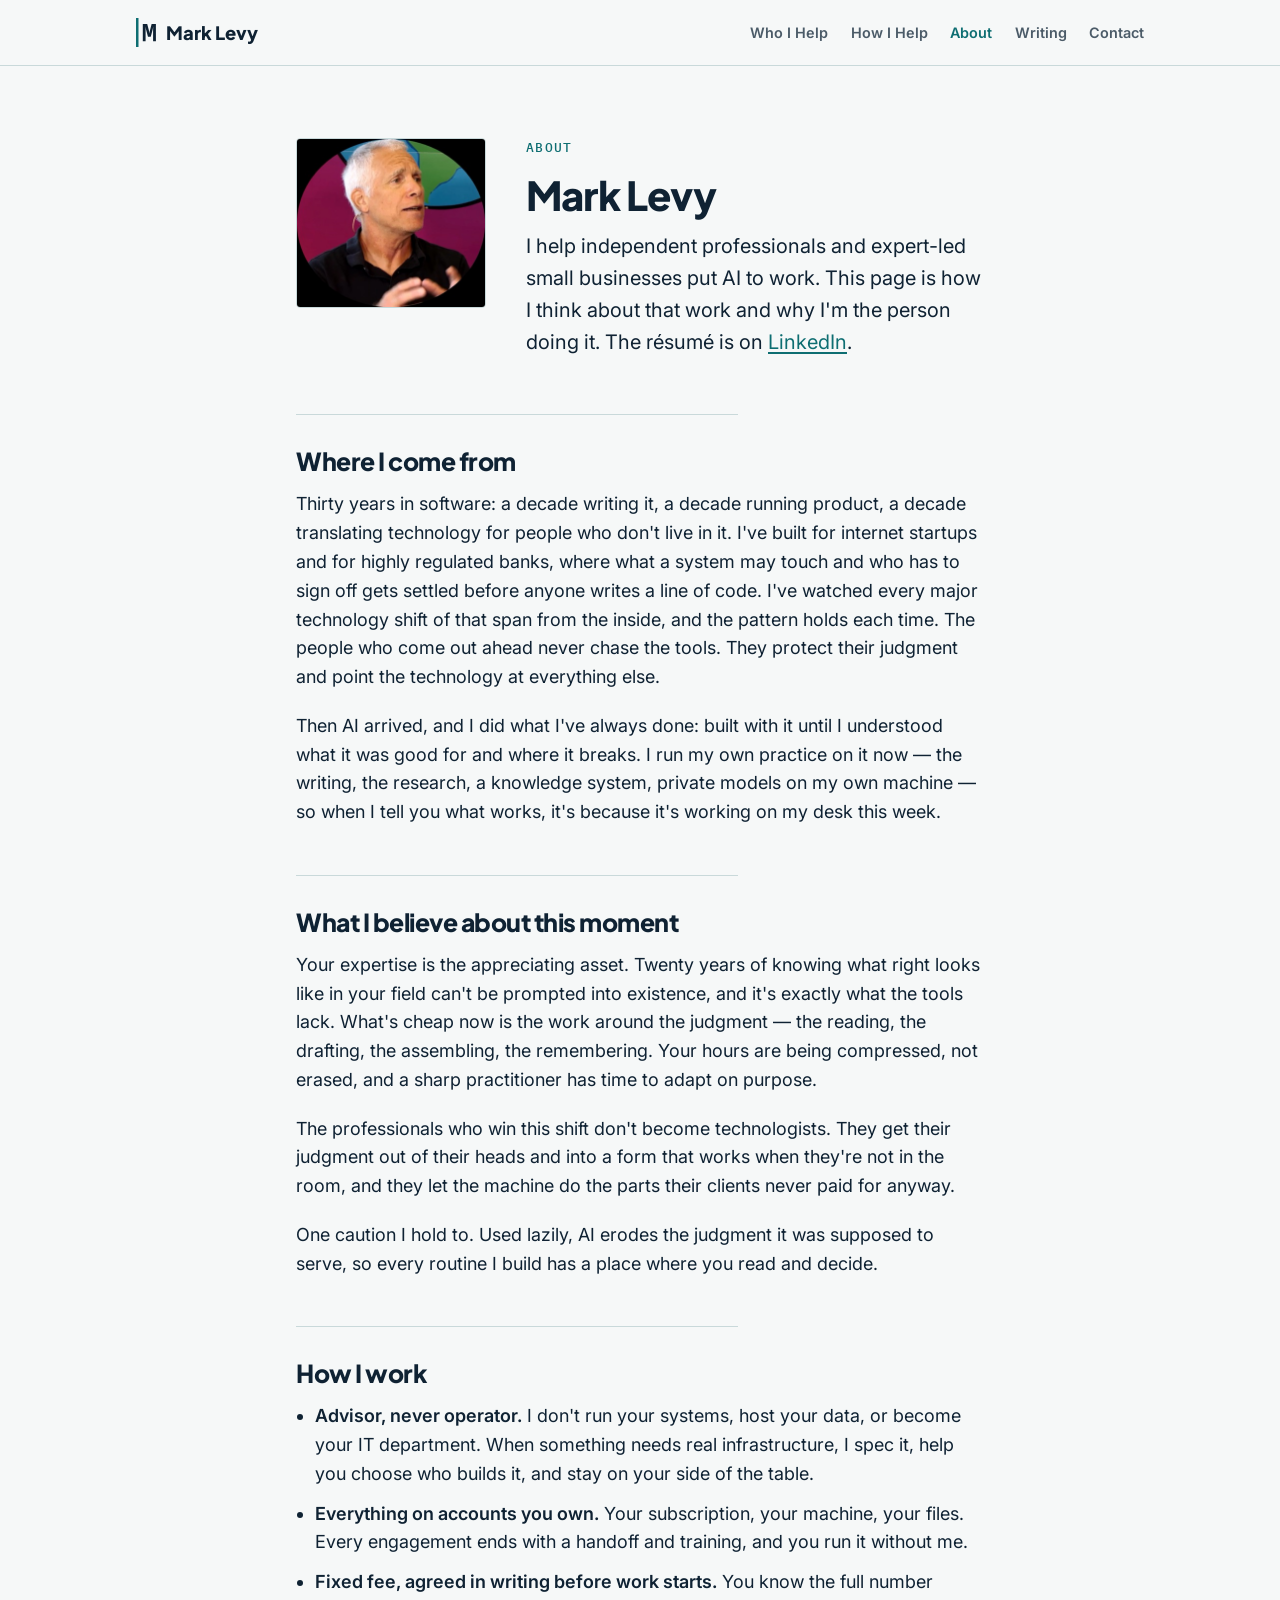
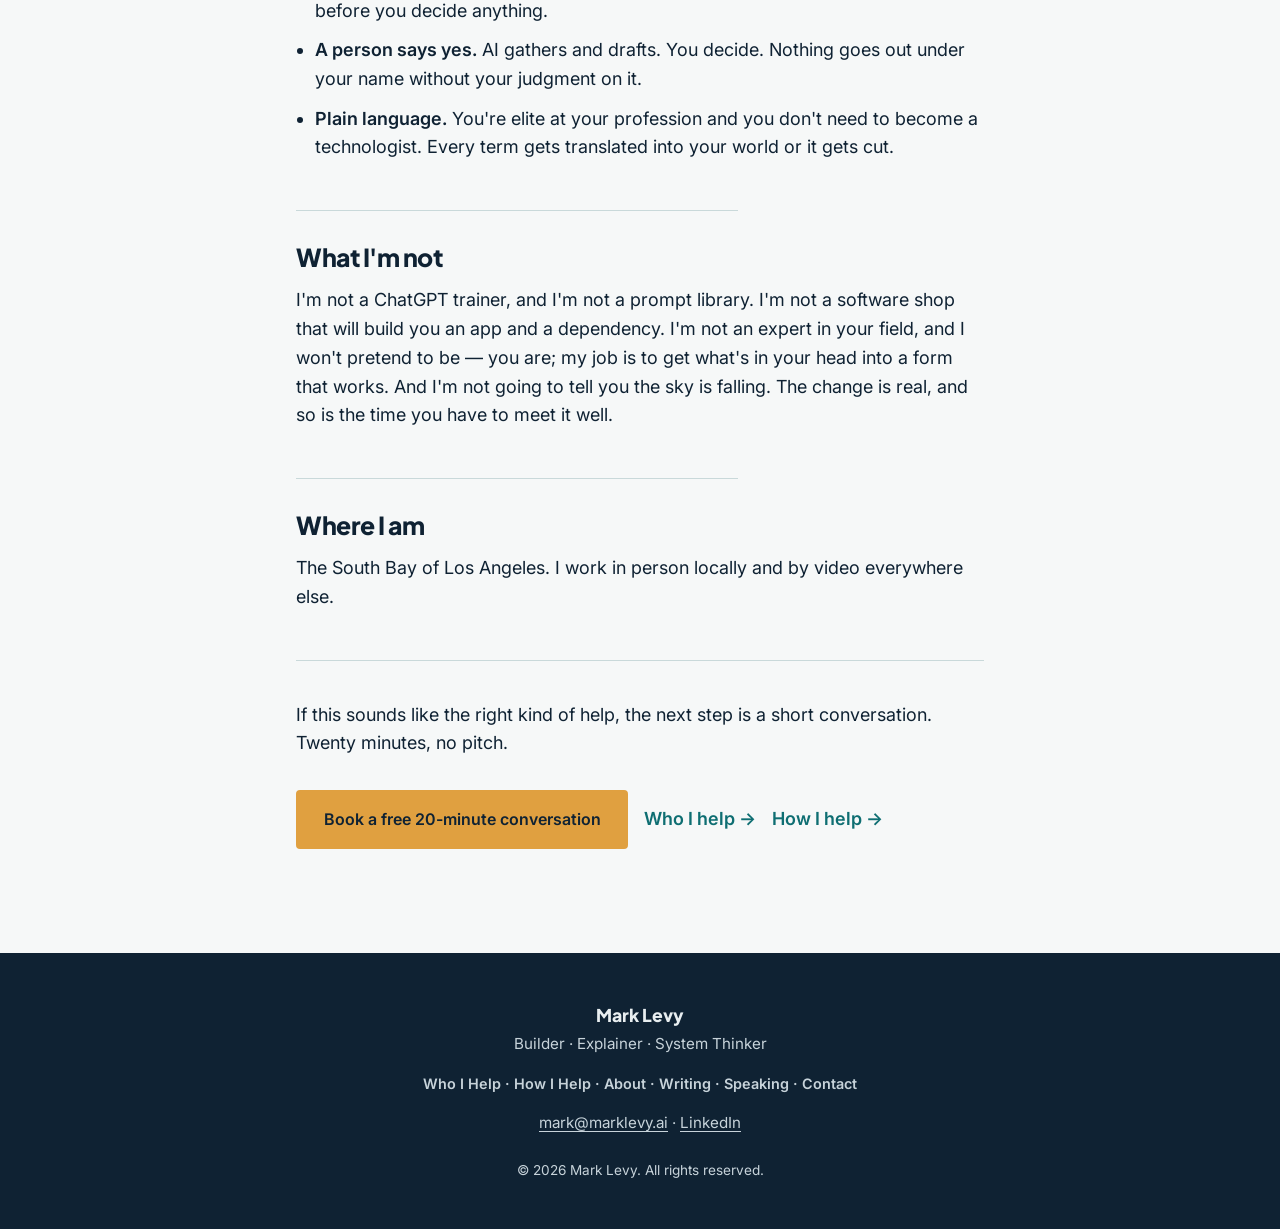
==== commit 501c1b22: "Merge pull request #7 from deparko/enlighten-enable-govern Enlighten, Enable, Govern on the homepage" ====
--- a/about/index.html
+++ b/about/index.html
@@ -144,7 +144,7 @@
             <ul>
                 <li><strong>Advisor, never operator.</strong> I don't run your systems, host your data, or become your IT department. When something needs real infrastructure, I spec it, help you choose who builds it, and stay on your side of the table.</li>
                 <li><strong>Everything on accounts you own.</strong> Your subscription, your machine, your files. Every engagement ends with a handoff and training, and you run it without me.</li>
-                <li><strong>Fixed fee, agreed in writing before work starts.</strong> No hourly billing, no meter. I can't credibly tell you to sell judgment instead of hours while selling you hours.</li>
+                <li><strong>Fixed fee, agreed in writing before work starts.</strong> You know the full number before you decide anything.</li>
                 <li><strong>A person says yes.</strong> AI gathers and drafts. You decide. Nothing goes out under your name without your judgment on it.</li>
                 <li><strong>Plain language.</strong> You're elite at your profession and you don't need to become a technologist. Every term gets translated into your world or it gets cut.</li>
             </ul>
--- a/styles.css
+++ b/styles.css
@@ -1,8 +1,7 @@
 /* ==========================================================================
    marklevy.ai — Pacific Ink (light theme)
    Surface ground, ink text, teal accent, amber only on the booking button.
-   Light-only, with one deep statement band above the footer: the homepage
-   contact section (navy, on-deep text, bright teal links).
+   Light-only.
    ========================================================================== */
 
 :root {
@@ -19,8 +18,6 @@
     --on-deep: #E8EEF0;
     --on-deep-soft: #C7D3DA;
     --line: #C9D9DA;
-    --teal-bright: #4FB3B0;   /* teal on deep */
-    --line-deep: #2E4A5E;     /* hairlines on deep */
 
     /* Background of the band an element sits on — SVG knockouts fill with it. */
     --band: var(--surface);
@@ -522,30 +519,6 @@
     margin-top: 0.9rem;
 }
 
-/* The one deep band (2026-11-21): homepage contact section on navy.
-   The id out-ranks `main > section:nth-of-type(even)`; only index.html has #contact.
-   Never #0E6E72 text on navy (2.69:1) — links use --teal-bright. */
-main > section#contact.contact {
-    --band: var(--deep);
-    --focus: var(--on-deep);
-    background-color: var(--deep);
-    color: var(--on-deep);
-    border-top: none;
-}
-#contact.contact h2,
-#contact.contact .newsletter h3 { color: var(--on-deep); }
-#contact.contact .contact-lead,
-#contact.contact .contact-alt,
-#contact.contact .newsletter p,
-#contact.contact .form-disclaimer { color: var(--on-deep-soft); }
-#contact.contact .contact-alt a { color: var(--teal-bright); text-decoration: underline; }
-#contact.contact .contact-alt a:hover { color: var(--on-deep); }
-#contact.contact .newsletter { border-top-color: var(--line-deep); }
-#contact.contact .newsletter input[type="email"] { border-color: var(--line-deep); }
-/* Subscribe: ink fill vanishes on navy, so it inverts. Never amber. */
-#contact.contact .newsletter .btn-primary { background-color: var(--on-deep); border-color: var(--on-deep); color: var(--ink); }
-#contact.contact .newsletter .btn-primary:hover { background-color: var(--teal-bright); border-color: var(--teal-bright); color: var(--ink); }
-
 /* Footer -------------------------------------------------------------------------------------- */
 
 .footer {
@@ -555,7 +528,6 @@
     color: var(--on-deep);
     padding: 3rem 0;
     text-align: center;
-    border-top: 1px solid var(--line-deep); /* separates it from the contact band */
 }
 
 .footer-logo {
@@ -991,3 +963,26 @@
     .hero-subtitle { margin-bottom: 1.2rem; }
     .footer-nav a, .footer-links a { display: inline-block; padding: 0.55rem 0.2rem; }
 }
+
+/* Enlighten, Enable, Govern (2026-11-21) ----------------------------------------------- */
+.eeg { margin: 1.5rem 0 3rem; }
+.eeg-grid { display: grid; grid-template-columns: repeat(3, 1fr); gap: 1.5rem; }
+.eeg-step { border-top: 3px solid var(--ink); padding-top: 1rem; }
+.eeg-num { font-family: var(--mono); font-weight: 500; font-size: 0.75rem; letter-spacing: 0.1em; text-transform: uppercase; color: var(--teal); }
+.eeg-plain { font-weight: 600; color: var(--ink-soft); padding-bottom: 0.8rem; border-bottom: 1px solid var(--line); margin-bottom: 0.4rem; }
+.eeg-body { font-size: 1rem; padding-top: 0.7rem; }
+.eeg-stages { margin-top: 1.75rem; border-top: 2px solid var(--teal); padding-top: 0.9rem; }
+.eeg-stages-head { font-family: var(--mono); font-weight: 500; font-size: 0.75rem; letter-spacing: 0.1em; text-transform: uppercase; color: var(--slate); margin-bottom: 0.6rem; }
+.eeg-stages ol { list-style: none; padding: 0; display: grid; grid-template-columns: repeat(4, 1fr); gap: 0.75rem; }
+.eeg-stages li { font-family: var(--display); font-weight: 800; font-size: 1.1rem; color: var(--ink); background: var(--surface-raised); border: 1px solid var(--line); border-radius: 4px; padding: 0.6rem 0.8rem; }
+@media (max-width: 900px) {
+    .eeg-grid { grid-template-columns: 1fr; gap: 2rem; }
+    .eeg-stages ol { grid-template-columns: 1fr 1fr; }
+}
+.page .eeg-band { margin-top: 3.5rem; padding-top: 1.25rem; border-top: 3px solid var(--ink); }
+.page .eeg-band h2 { border-top: none; margin-top: 0.3rem; padding-top: 0; font-size: 2rem; margin-bottom: 0.3rem; }
+.page .eeg-band .eeg-plain { border-bottom: none; font-size: 1.15rem; }
+.page h3.eeg-sub { font-size: 1.3rem; max-width: 30ch; margin-top: 2.25rem; margin-bottom: 0.7rem; padding-top: 1.5rem; border-top: 1px solid var(--line); }
+.page .eeg-band + h3.eeg-sub { border-top: none; padding-top: 0.5rem; margin-top: 1rem; }
+.eeg-lead { font-size: 1.2rem; font-weight: 600; color: var(--ink); max-width: 40ch; margin-bottom: 1.5rem; }
+.eeg-step h3 { font-family: var(--display); font-weight: 800; letter-spacing: -0.02em; font-size: 1.55rem; line-height: 1.15; margin: 0 0 0.3rem; color: var(--ink); }
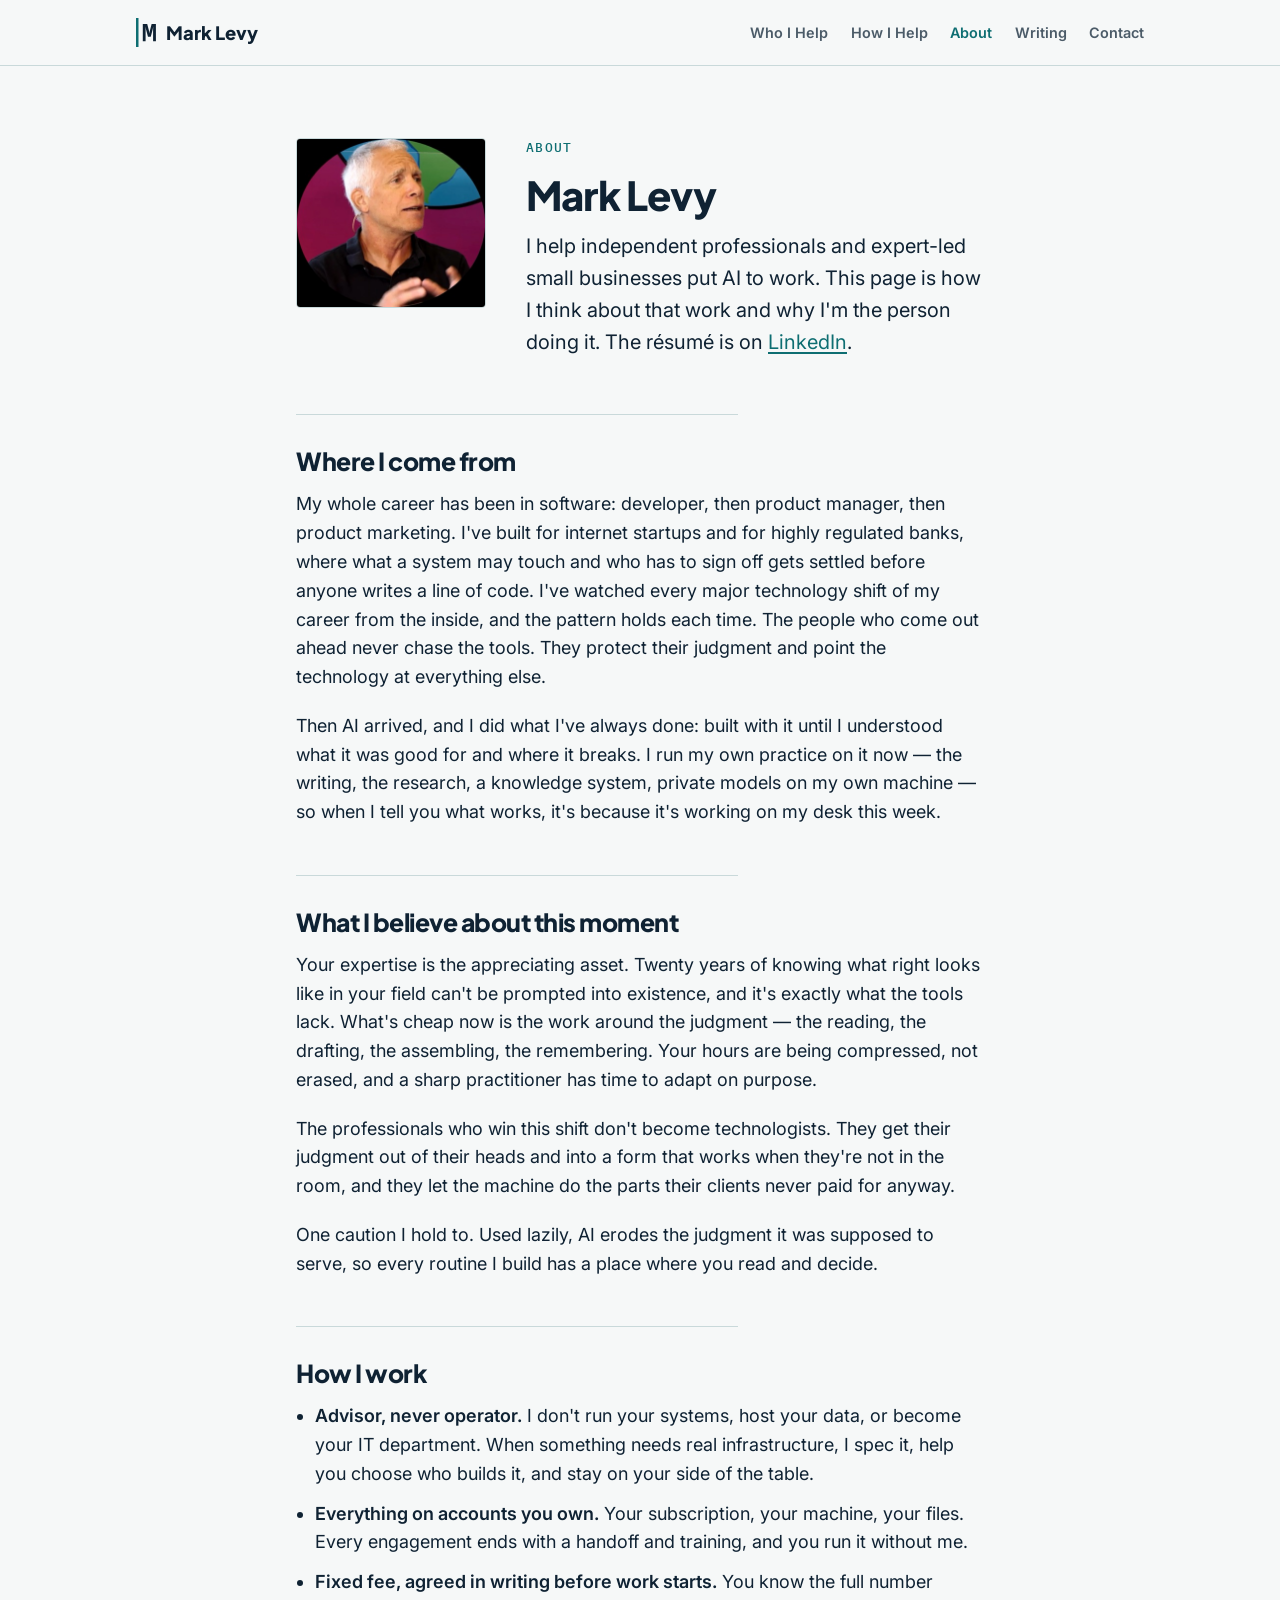
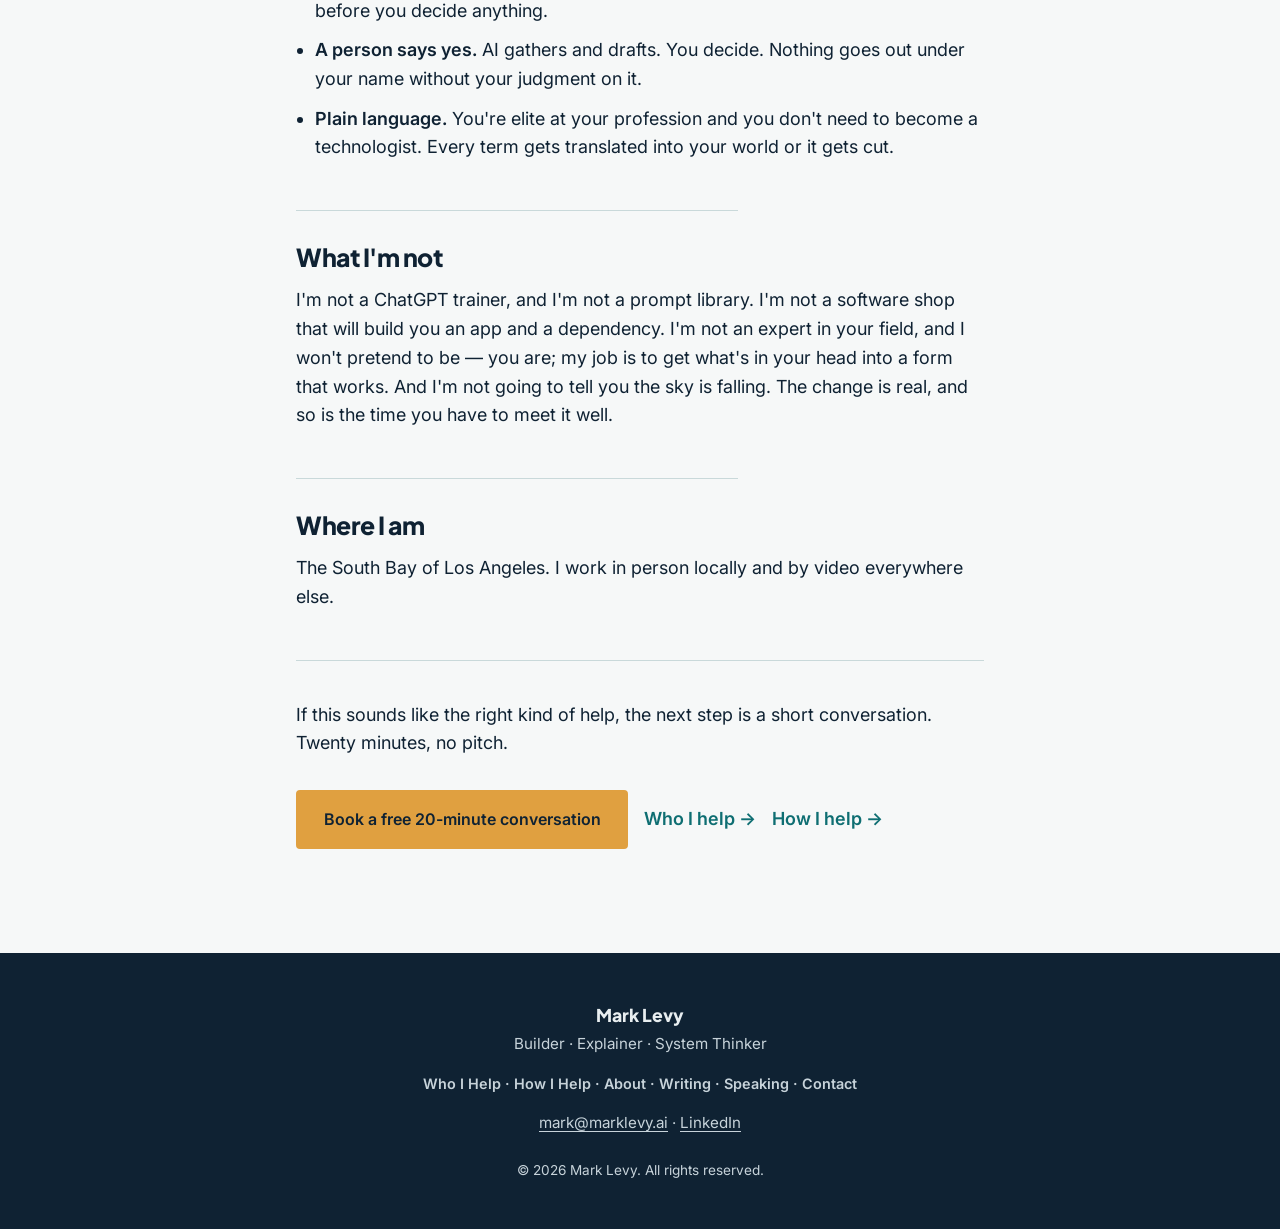
==== commit 56a4f3ab: "Merge pull request #9 from deparko/why-me-career-path Why me on the career path; profession order; b" ====
--- a/about/index.html
+++ b/about/index.html
@@ -4,10 +4,10 @@
     <meta charset="UTF-8">
     <meta name="viewport" content="width=device-width, initial-scale=1.0">
     <title>About Mark Levy — AI Advisor for Independent Professionals</title>
-    <meta name="description" content="Mark Levy: thirty years building and explaining software, now helping independent professionals and expert-led small businesses put AI to work.">
+    <meta name="description" content="Mark Levy: a career in software, from developer to product manager to product marketing, now helping independent professionals and expert-led small businesses put AI to work.">
     <meta name="theme-color" content="#F6F8F8">
     <meta property="og:title" content="About Mark Levy — AI Advisor for Independent Professionals">
-    <meta property="og:description" content="Mark Levy: thirty years building and explaining software, now helping independent professionals and expert-led small businesses put AI to work.">
+    <meta property="og:description" content="Mark Levy: a career in software, from developer to product manager to product marketing, now helping independent professionals and expert-led small businesses put AI to work.">
     <meta property="og:type" content="profile">
     <meta property="og:url" content="https://www.marklevy.ai/about/">
     <meta property="og:site_name" content="Mark Levy">
@@ -17,7 +17,7 @@
     <meta property="og:image:alt" content="Portrait of Mark Levy">
     <meta name="twitter:card" content="summary_large_image">
     <meta name="twitter:title" content="About Mark Levy — AI Advisor for Independent Professionals">
-    <meta name="twitter:description" content="Mark Levy: thirty years building and explaining software, now helping independent professionals and expert-led small businesses put AI to work.">
+    <meta name="twitter:description" content="Mark Levy: a career in software, from developer to product manager to product marketing, now helping independent professionals and expert-led small businesses put AI to work.">
     <meta name="twitter:image" content="https://www.marklevy.ai/images/mark-levy-headshot.jpg">
     <link rel="canonical" href="https://www.marklevy.ai/about/">
     <link rel="icon" href="/favicon.ico" sizes="32x32">
@@ -36,7 +36,7 @@
           "@id": "https://www.marklevy.ai/about/#webpage",
           "url": "https://www.marklevy.ai/about/",
           "name": "About Mark Levy",
-          "description": "Mark Levy: thirty years building and explaining software, now helping independent professionals and expert-led small businesses put AI to work.",
+          "description": "Mark Levy: a career in software, from developer to product manager to product marketing, now helping independent professionals and expert-led small businesses put AI to work.",
           "isPartOf": { "@id": "https://www.marklevy.ai/#website" },
           "mainEntity": { "@id": "https://www.marklevy.ai/#mark" },
           "dateModified": "2026-11-21",
@@ -107,11 +107,11 @@
 
             <h2 id="background">Where I come from</h2>
             <p>
-                Thirty years in software: a decade writing it, a decade running product, a decade
-                translating technology for people who don't live in it. I've built for internet
+                My whole career has been in software: developer, then product manager, then
+                product marketing. I've built for internet
                 startups and for highly regulated banks, where what a system may touch and who has
                 to sign off gets settled before anyone writes a line of code. I've watched every
-                major technology shift of that span from the inside, and the pattern holds each
+                major technology shift of my career from the inside, and the pattern holds each
                 time. The people who come out ahead never chase the tools. They protect their
                 judgment and point the technology at everything else.
             </p>
